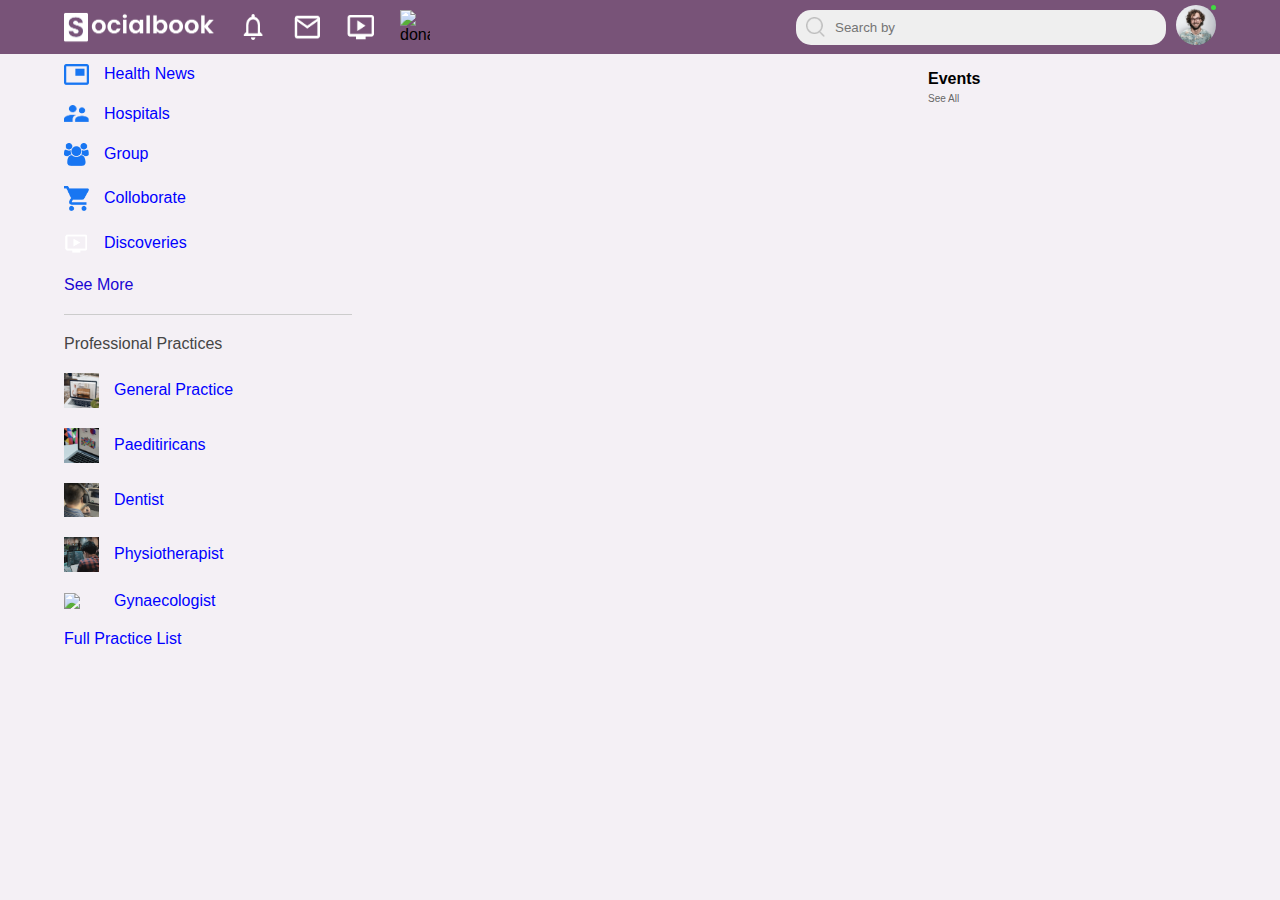
==== index.html @ 6cc5fc49 "added demo files" ====
<!DOCTYPE html>
<html>
    <head>
        <!--language of the web page-->
        <meta lang="en">
        <!--encoding character of  webpage-->
        <meta charset='UTF-8'>
        <!--web browser compatibilty-->
        <meta http-equiv="X-UA-Compatible" content="IE-edge">
        <!--device browser compatibility-->
        <meta name='viewport' content="width=device-width, initial-scale=1.0">
        <!--title of the website-->
        <title>HealthBook - Social Channel for Healthcare and Patients' Best Wishes </title>
        <!--link to image icon of the website-->
        <link rel='icon' type='' href=''>
        <!--link to the stylesheet for webpage-->
        <link rel="stylesheet" type='text/css' href='main.css'>
        <!--link to additional webbased-font on the internet, i.e Google Web-font-->
        <link >
    </head>
    <body>
        <!--header tag-->
        <header>
            <!--nav tag-->
            <nav>
                <!--left nav tag-->
                <div class='nav-left'>
                    <!---->
                    <img  src='images/dlogo.png' alt= 'weblogo' class='logo'>
                    <!---->
                    <ul>
                        <li><img src='images/dnotification.png' alt='notifylogo'></li>
                        <li><img src='images/dinbox.png' alt='inboxlogo'></li>
                        <li><img src='images/dvideo.png' alt='discoverylogo'></li>
                        <li><img src='images/donations' alt='donationlogo'></li>
                    </ul>
                </div>
                <!--right nav tag -->
                <div class='nav-right'>
                    <!--div for search box-->
                    <div class="search-box">
                        <!--image for search box-->
                        <img src='images/dsearch.png' alt='searchlogo'>
                        <!--form input for search box-->
                        <input type="text" placeholder="Search by">
                    </div>
                    <!--div for user icon-->
                    <div class='nav-user-icon online'>
                        <!--image for user-->
                        <img src='images/dprofile-pic.png' alt='userlogo'>
                    </div>
                </div>
            </nav>
        </header>

        <div class="container-1">
            <!--left sidebar of container-->
            <div class='left-sidebar'>
                <div class="imp-leftside-links">
                    <a href='news.html'><img src='images/dnews.png' alt='news'>Health News</a>
                    <a href='centres.html'><img src='images/dfriends.png' alt='centres'>Hospitals</a>
                    <a href='groups.html'><img src='images/dgroup.png' alt='groups'>Group</a>
                    <a href='collaborate.html'><img src='images/dmarketplace.png'>Colloborate</a>
                    <a href='discoveries.html'><img src='images/dvideo.png'>Discoveries</a>
                    <a href='more.html'>See More</a>
                </div>
                <div class="pra-leftside-links">
                    <p>Professional Practices</p>
                    <a href="#"><img src='images/dpractice-1.png'>General Practice</a>
                    <a href="#"><img src='images/dpractice-2.png'>Paeditiricans</a>
                    <a href="#"><img src='images/dpractice-3.png'>Dentist</a>
                    <a href="#"><img src='images/dpractice-4.png'>Physiotherapist</a>
                    <a href="#"><img src='images/dpractice-5,png'>Gynaecologist</a>
                    <a href="practicelist.html">Full Practice List</a>
                </div>
            </div>
            <!--mainbar of container-->
            <div class='main-content'>
            
            </div>
            <!--right sidebar of contianer-->
            <div class='right-sidebar'>
                <div class="title-rightside">
                    <h4>Events</h4>
                    <a href="#">See All</a>
                </div>

            </div>
        </div>
    </body>
</html>
---- main.css ----
*{
    margin: 0;
    padding: 0;
    font-family: Verdana, Geneva, Tahoma, sans-serif;
    
}
body{
    background-color: rgb(244, 240, 245);
}
header{
    position: sticky;
    top: 0;
    z-index: 100;
}
nav{
    display: flex;
    align-items:  center;
    justify-content: space-between;
    background: #785378;
    padding: 5px 5%;
}
.logo{
    width: 150px;
    margin-right: 40;
}
.nav-left, .nav-right{
    display: flex;
    align-items: center;
}
.nav-left ul, li{
    list-style: none;
    display: inline-flex;
}
.nav-left ul, li img{
    width: 30px;
    margin: 0 12px
}
.nav-user-icon img{
    width: 40px;
    border-radius: 50%;
    cursor: pointer;
}
.nav-user-icon {
    margin-left: 10px;
}
.search-box{
    background: #efefef;
    width: 350px;
    border-radius: 15px;
    display: flex;
    align-items: center;
    padding: 0 10px;
}
.search-box img{
    width: 19px;
}
.search-box input{
    width: 100%;
    background: transparent;
    padding: 10px;
    outline: none;
    border: 0;
}
.online{
    position: relative;
}
.online::after{
    content: '';
    width: 5px;
    height: 5px;
    border: 2px bold #fff;
    border-radius: 50%;
    background: #41db41;
    position: absolute;
    top: 0;
    right: 0;
}
.container-1{
    display: flex;
    justify-content: space-between;
    padding: 10px 5%;
}
.left-sidebar{
    flex-basis: 25%;
    position: sticky;
    top: 70px;
    align-self: flex-start;
}
.right-sidebar{
    flex-basis: 25%;
    position: sticky;
    top: 70px;
    align-self: flex-start;
}
.main-content{
    flex-basis: 46%;
}
.imp-leftside-links a, .pra-leftside-links a{
    text-decoration: none;
    display: flex;
    align-items: center;
    margin-bottom: 20px;
    color: blue;
    width: fit-content;
}
.imp-leftside-links a img{
    width: 25px;
    margin-right: 15px;
}
.imp-leftside-links a:last-child{
    color: #1a06d3;
}
.imp-leftside-links{
    border-bottom: 1px double #ccc;
}
.pra-leftside-links a img{
    width: 35px;
    border-bottom: 5px;
    margin-right: 15px;
}
.pra-leftside-links p{
    margin: 20px 0;
    color: #454545;
    font-weight: 500px;
}
.title-right-sidebar{
    display: flex;
    align-items: center;
    justify-content: space-between;
    margin-bottom: 15px;

}
.title-right-sidebar h4{
    font-weight: 500px;
    font-size: 15px;
}
.right-sidebar a{
    text-decoration: none;
    color: #676767;
    font-size: 10px;
}
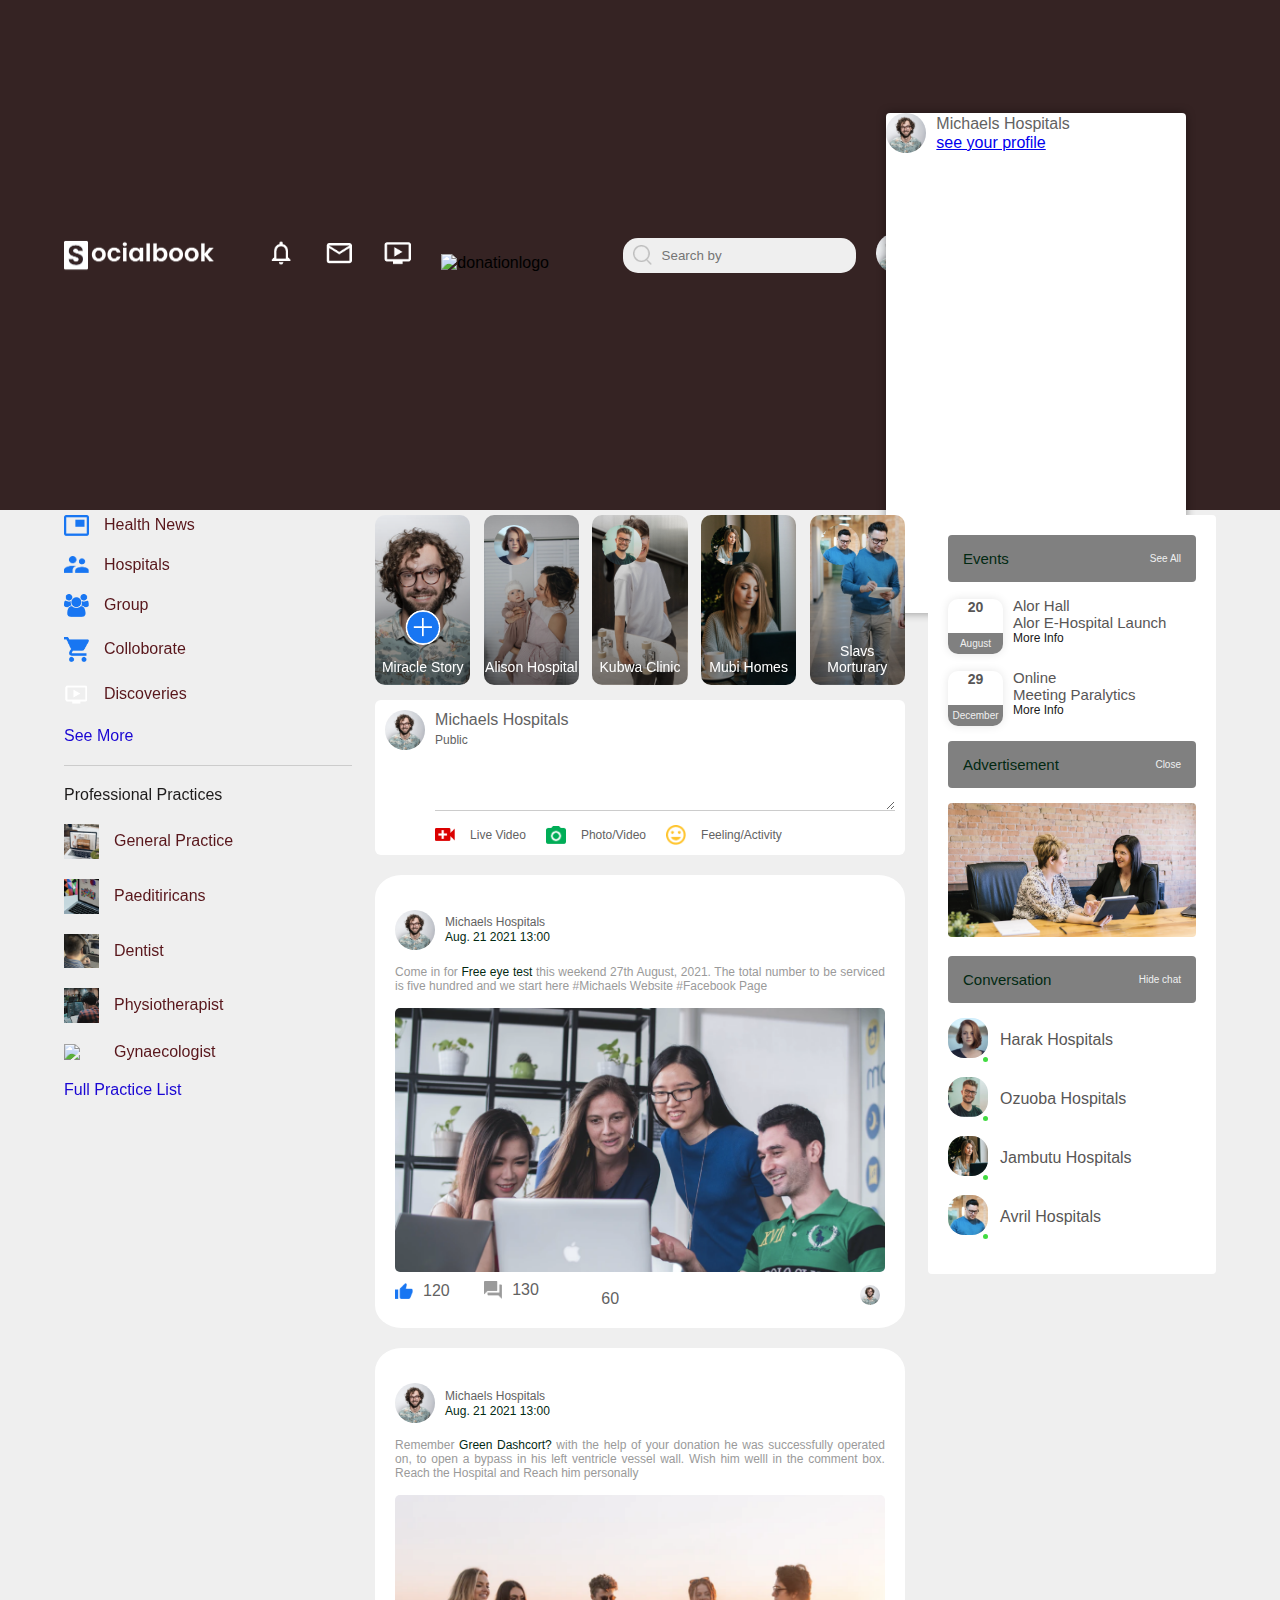
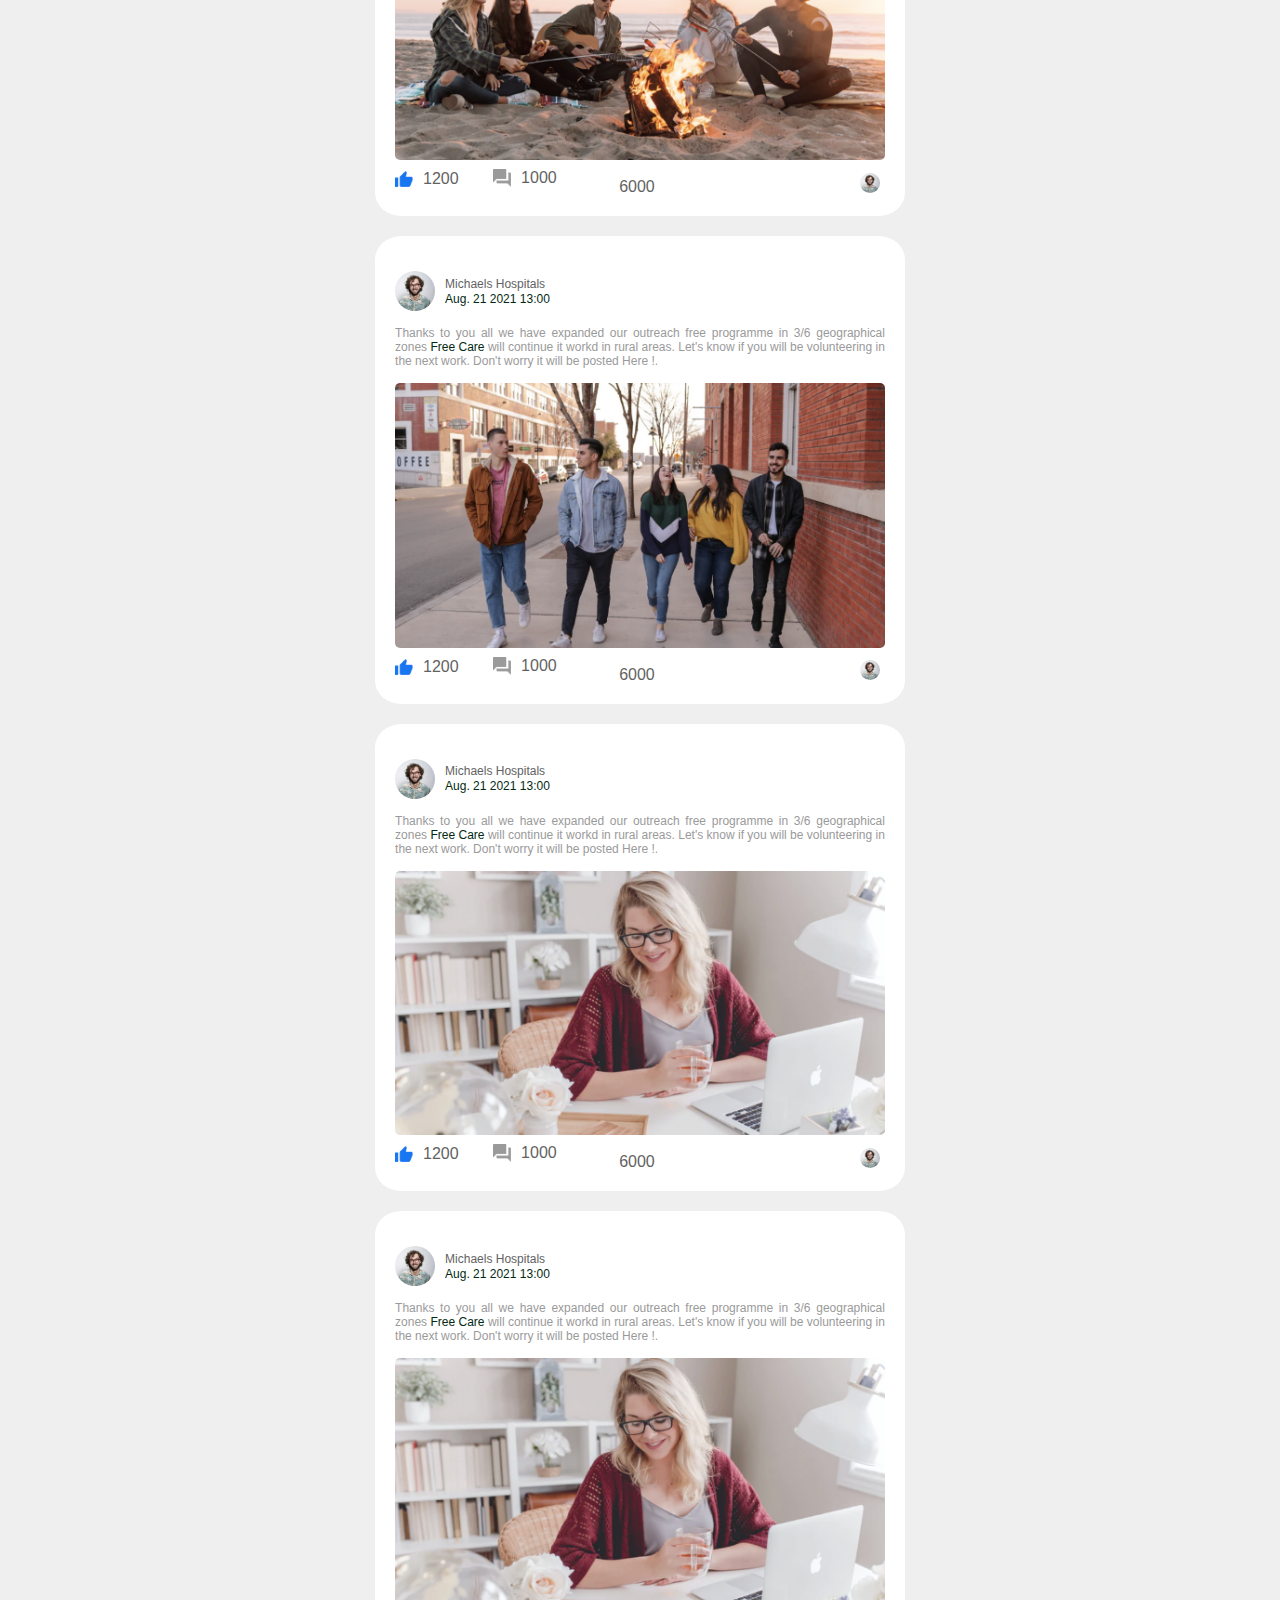
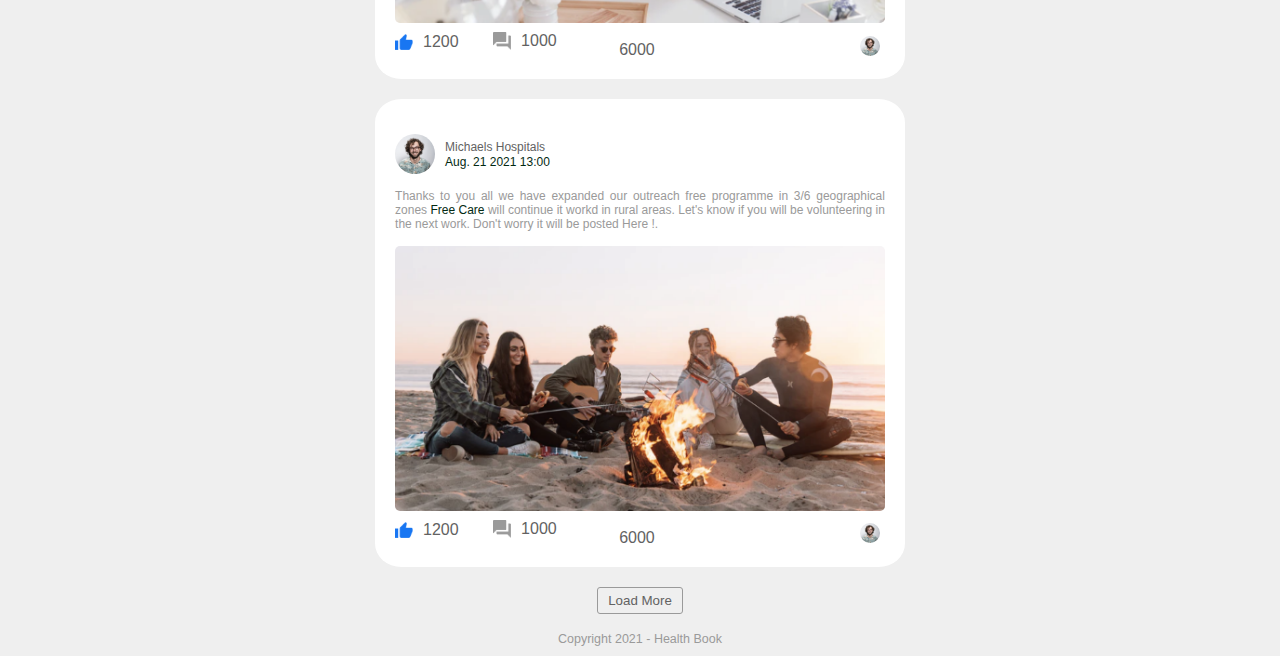
==== commit eb12a64d: "added entire file list" ====
--- a/index.html
+++ b/index.html
@@ -15,12 +15,10 @@
         <link rel='icon' type='' href=''>
         <!--link to the stylesheet for webpage-->
         <link rel="stylesheet" type='text/css' href='main.css'>
-        <!--link to additional webbased-font on the internet, i.e Google Web-font-->
-        <link >
+        <!--script to additional webbased-font on the internet, i.e Google Web-font-->
+        <script src="https://kit.fontawesome.com/c4254e24a8.js" crossorigin="anonymous"></script>
     </head>
     <body>
-        <!--header tag-->
-        <header>
             <!--nav tag-->
             <nav>
                 <!--left nav tag-->
@@ -36,6 +34,7 @@
                     </ul>
                 </div>
                 <!--right nav tag -->
+
                 <div class='nav-right'>
                     <!--div for search box-->
                     <div class="search-box">
@@ -49,9 +48,19 @@
                         <!--image for user-->
                         <img src='images/dprofile-pic.png' alt='userlogo'>
                     </div>
-                </div>
+                    <!--settings menu on nav tag-->
+                <div class="settings-menu">
+                    <div class="user-profile">
+                        <img src="images/dprofile-pic.png">
+                        <div>
+                            <p>Michaels Hospitals</p>
+                            <a href="#">see your profile</a>
+                        </div>
+                    </div> 
+                </div>
+                </div>
+                
             </nav>
-        </header>
 
         <div class="container-1">
             <!--left sidebar of container-->
@@ -60,8 +69,8 @@
                     <a href='news.html'><img src='images/dnews.png' alt='news'>Health News</a>
                     <a href='centres.html'><img src='images/dfriends.png' alt='centres'>Hospitals</a>
                     <a href='groups.html'><img src='images/dgroup.png' alt='groups'>Group</a>
-                    <a href='collaborate.html'><img src='images/dmarketplace.png'>Colloborate</a>
-                    <a href='discoveries.html'><img src='images/dvideo.png'>Discoveries</a>
+                    <a href='collaborate.html'><img src='images/dmarketplace.png' alt='collaboratelogo'>Colloborate</a>
+                    <a href='discoveries.html'><img src='images/dvideo.png' alt='discoverlogo'>Discoveries</a>
                     <a href='more.html'>See More</a>
                 </div>
                 <div class="pra-leftside-links">
@@ -74,18 +83,323 @@
                     <a href="practicelist.html">Full Practice List</a>
                 </div>
             </div>
+
             <!--mainbar of container-->
             <div class='main-content'>
             
+                <div class="story-gallery">
+                    <div class="story story-1">
+                        <img src="images/dupload.png" alt="">
+                        <p>Miracle Story</p>
+                    </div>
+                    <div class="story story-2">
+                        <img src="images/dmember-1.png" alt="">
+                        <p>Alison Hospital</p>
+                    </div>
+                    <div class="story story-3">
+                        <img src="images/dmember-2.png" alt="">
+                        <p>Kubwa Clinic</p>
+                    </div>
+                    <div class="story story-4">
+                        <img src="images/dmember-3.png" alt="">
+                        <p>Mubi Homes</p>
+                    </div>
+                    <div class="story story-5">
+                        <img src="images/dmember-4.png" alt="">
+                        <p>Slavs Morturary</p>
+                    </div>
+                </div>
+                
+                <div class="write-post-container">
+                    <div class="user-profile">
+                        <img src="images/dprofile-pic.png">
+                        <div>
+                            <p>Michaels Hospitals</p>
+                            <small>Public <i class="fas fa-caret-down"></i></small>
+                        </div>
+                    </div>
+                
+                    <div class="post-input-container">
+                        <textarea rows="3" placeholder="What's on your mind, Michales Hospitals">
+
+                        </textarea>
+                        <div class="add-post-links">
+                            <a href="#"><img src="images/dlive-video.png">Live Video</a>
+                            <a href="#"><img src="images/dphoto.png">Photo/Video</a>
+                            <a href="#"><img src="images/dfeeling.png">Feeling/Activity</a>
+                        </div>
+                    </div>
+                </div>
+
+                <!--first post container-->
+                <div class="post-container">
+                    <div class="post-text">
+                        <div class="user-profile">
+                            <img src="images/dprofile-pic.png">
+                            <div>
+                                <p>Michaels Hospitals</p>
+                                <span>Aug. 21 2021 13:00</span>
+                            </div>
+                        </div>
+                        <a href="#"><i class="fas fa-ellipsis-v"></i></a>
+                    </div>
+                    
+                    <p class="post-text">Come in for <span>Free eye test</span> this weekend 27th August, 2021. 
+                        The total number to be serviced is five hundred and we start here <a href="#">#Michaels Website</a>
+                        <a href="#">#Facebook Page</a>
+                    </p>
+                    <img src="images/dfeed-image-1.png" alt="" class="post-img">
+                    <div class="post-reaction">
+                        <div class="reaction-icon">
+                            <div><img src="images/dlike-blue.png" alt="">120</div>
+                            <div><img src="images/dcomments.png" alt="">130</div>
+                            <div><img src="images/ddonated.png" alt="">60</div>
+                        </div>
+                        <div class="reaction-profile-icon">
+                            <img src="images/dprofile-pic.png" alt=""><i class="fas fa-caret-down"></i>
+                        </div>
+                    </div>
+                </div>
+                <!--second post container-->
+                <div class="post-container">
+                    <div class="post-text">
+                        <div class="user-profile">
+                            <img src="images/dprofile-pic.png">
+                            <div>
+                                <p>Michaels Hospitals</p>
+                                <span>Aug. 21 2021 13:00</span>
+                            </div>
+                        </div>
+                       
+                    </div>
+                    
+                    <p class="post-text">Remember <span>Green Dashcort?</span> with the help of your donation he was successfully
+                        operated on, to open a bypass in his left ventricle vessel wall. Wish him welll in the comment box.
+                        <a href="#">Reach the Hospital</a> and <a href="#">Reach him personally</a>
+                    </p>
+                    <img src="images/dfeed-image-2.png" alt="" class="post-img">
+                    <div class="post-reaction">
+                        <div class="reaction-icon">
+                            <div><img src="images/dlike-blue.png" alt="">1200</div>
+                            <div><img src="images/dcomments.png" alt="">1000</div>
+                            <div><img src="images/ddonated.png" alt="">6000</div>
+                        </div>
+                        <div class="reaction-profile-icon">
+                            <img src="images/dprofile-pic.png" alt=""><i class="fas fa-caret-down"></i>
+                        </div>
+                    </div>
+                </div>
+                <!--third post container-->
+                <div class="post-container">
+                    <div class="post-text">
+                        <div class="user-profile">
+                            <img src="images/dprofile-pic.png">
+                            <div>
+                                <p>Michaels Hospitals</p>
+                                <span>Aug. 21 2021 13:00</span>
+                            </div>
+                        </div>
+                        <a href="#"><i class="fas fa-ellipsis-v"></i></a>
+                    </div>
+                    
+                    <p class="post-text">Thanks to you all we have expanded our outreach free programme in 3/6 
+                        geographical zones <span>Free Care</span> will continue it workd in rural areas.
+                        Let's know if you will be volunteering in the next work. 
+                        Don't worry it will be posted <a href="#">Here !</a>.
+                    </p>
+                    <img src="images/dfeed-image-3.png" alt="" class="post-img">
+                    <div class="post-reaction">
+                        <div class="reaction-icon">
+                            <div><img src="images/dlike-blue.png" alt="">1200</div>
+                            <div><img src="images/dcomments.png" alt="">1000</div>
+                            <div><img src="images/ddonated.png" alt="">6000</div>
+                        </div>
+                        <div class="reaction-profile-icon">
+                            <img src="images/dprofile-pic.png" alt=""><i class="fas fa-caret-down"></i>
+                        </div>
+                    </div>
+                </div>
+                <!--fourth post container-->
+                <div class="post-container">
+                    <div class="post-text">
+                        <div class="user-profile">
+                            <img src="images/dprofile-pic.png">
+                            <div>
+                                <p>Michaels Hospitals</p>
+                                <span>Aug. 21 2021 13:00</span>
+                            </div>
+                        </div>
+                        <a href="#"><i class="fas fa-ellipsis-v"></i></a>
+                    </div>
+                    
+                    <p class="post-text">Thanks to you all we have expanded our outreach free programme in 3/6 
+                        geographical zones <span>Free Care</span> will continue it workd in rural areas.
+                        Let's know if you will be volunteering in the next work. 
+                        Don't worry it will be posted <a href="#">Here !</a>.
+                    </p>
+                    <img src="images/dfeed-image-4.png" alt="" class="post-img">
+                    <div class="post-reaction">
+                        <div class="reaction-icon">
+                            <div><img src="images/dlike-blue.png" alt="">1200</div>
+                            <div><img src="images/dcomments.png" alt="">1000</div>
+                            <div><img src="images/ddonated.png" alt="">6000</div>
+                        </div>
+                        <div class="reaction-profile-icon">
+                            <img src="images/dprofile-pic.png" alt=""><i class="fas fa-caret-down"></i>
+                        </div>
+                    </div>
+                </div>
+                <!--fifth post container-->
+                <div class="post-container">
+                    <div class="post-text">
+                        <div class="user-profile">
+                            <img src="images/dprofile-pic.png">
+                            <div>
+                                <p>Michaels Hospitals</p>
+                                <span>Aug. 21 2021 13:00</span>
+                            </div>
+                        </div>
+                        <a href="#"><i class="fas fa-ellipsis-v"></i></a>
+                    </div>
+                    
+                    <p class="post-text">Thanks to you all we have expanded our outreach free programme in 3/6 
+                        geographical zones <span>Free Care</span> will continue it workd in rural areas.
+                        Let's know if you will be volunteering in the next work. 
+                        Don't worry it will be posted <a href="#">Here !</a>.
+                    </p>
+                    <img src="images/dfeed-image-4.png" alt="" class="post-img">
+                    <div class="post-reaction">
+                        <div class="reaction-icon">
+                            <div><img src="images/dlike-blue.png" alt="">1200</div>
+                            <div><img src="images/dcomments.png" alt="">1000</div>
+                            <div><img src="images/ddonated.png" alt="">6000</div>
+                        </div>
+                        <div class="reaction-profile-icon">
+                            <img src="images/dprofile-pic.png" alt=""><i class="fas fa-caret-down"></i>
+                        </div>
+                    </div>
+                </div>
+                <!--sixth post container-->
+                <div class="post-container">
+                    <div class="post-text">
+                        <div class="user-profile">
+                            <img src="images/dprofile-pic.png">
+                            <div>
+                                <p>Michaels Hospitals</p>
+                                <span>Aug. 21 2021 13:00</span>
+                            </div>
+                        </div>
+                        <a href="#"><i class="fas fa-ellipsis-v"></i></a>
+                    </div>
+                    
+                    <p class="post-text">Thanks to you all we have expanded our outreach free programme in 3/6 
+                        geographical zones <span>Free Care</span> will continue it workd in rural areas.
+                        Let's know if you will be volunteering in the next work. 
+                        Don't worry it will be posted <a href="#">Here !</a>.
+                    </p>
+                    <img src="images/dfeed-image-2.png" alt="" class="post-img">
+                    <div class="post-reaction">
+                        <div class="reaction-icon">
+                            <div><img src="images/dlike-blue.png" alt="">1200</div>
+                            <div><img src="images/dcomments.png" alt="">1000</div>
+                            <div><img src="images/ddonated.png" alt="">6000</div>
+                        </div>
+                        <div class="reaction-profile-icon">
+                            <img src="images/dprofile-pic.png" alt=""><i class="fas fa-caret-down"></i>
+                        </div>
+                    </div>
+                </div>
+
+                <button type="button" class="laod-more-btn">Load More</button>
+
             </div>
+
             <!--right sidebar of contianer-->
             <div class='right-sidebar'>
-                <div class="title-rightside">
+                <!---->
+                <div class="right-sidebar-title">
                     <h4>Events</h4>
                     <a href="#">See All</a>
                 </div>
+                <!---->
+                <div class="event">
+                    <!---->
+                    <div class="left-event">
+                        <h3>20</h3>
+                        <span>August</span>
+                    </div>
+                    <!---->
+                    <div class="right-event">
+                        <h4>Alor Hall</h4>
+                        <p><i class="fas-fa-map-marker-alt"></i>Alor E-Hospital Launch</p>
+                        <a href="#">More Info</a>
+                    </div>
+                </div>
+                <!---->
+                <div class="event">
+                    <!---->
+                    <div class="left-event">
+                        <h3>29</h3>
+                        <span>December</span>
+                    </div>
+                    <!---->
+                    <div class="right-event">
+                        <h4>Online</h4>
+                        <p><i class="fas-fa-map-marker-alt"></i>Meeting Paralytics</p>
+                        <a href="#">More Info</a>
+                    </div>
+                </div>
+                <!--advertisement section of right side bar-->
+                <div class="right-sidebar-title">
+                    <h4>Advertisement</h4>
+                    <a href="#">Close</a>
+                </div>
+                <img src="images\dadvertisement.png" alt="advert-1" class="sidebar-ads">
+                
+                <!---->
+                <div class="right-sidebar-title">
+                    <h4>Conversation</h4>
+                    <a href="#">Hide chat</a>
+                </div>
+                <!---->
+                <div class="online-list">
+                    <!---->
+                    <div class="online">
+                        <img src="images/dmember-1.png" alt="member-1">
+                    </div>
+                    <p>Harak Hospitals</p>
+                </div>
+                <!---->
+                <div class="online-list">
+                    <!---->
+                    <div class="online">
+                        <img src="images/dmember-2.png" alt="member-1">
+                    </div>
+                    <p>Ozuoba Hospitals</p>
+                </div>
+                <!---->
+                <div class="online-list">
+                    <!---->
+                    <div class="online">
+                        <img src="images/dmember-3.png" alt="member-1">
+                    </div>
+                    <p>Jambutu Hospitals</p>
+                </div>
+                <!---->
+                <div class="online-list">
+                    <!---->
+                    <div class="online">
+                        <img src="images/dmember-4.png" alt="member-1">
+                    </div>
+                    <p>Avril Hospitals</p>
+                </div>
 
             </div>
+            
         </div>
+        <div class="footer">
+            <small>Copyright 2021 - Health Book</small>
+        </div>
+        
     </body>
 </html>--- a/main.css
+++ b/main.css
@@ -1,37 +1,33 @@
 *{
     margin: 0;
     padding: 0;
-    font-family: Verdana, Geneva, Tahoma, sans-serif;
+    font-family: 'Franklin Gothic Medium', 'Arial Narrow', Arial, sans-serif;
+    box-sizing: border-box;
     
 }
 body{
-    background-color: rgb(244, 240, 245);
-}
-header{
-    position: sticky;
-    top: 0;
-    z-index: 100;
+    background-color: rgb(239, 239, 239);
 }
 nav{
     display: flex;
     align-items:  center;
     justify-content: space-between;
-    background: #785378;
+    background: rgb(53, 35, 35);
     padding: 5px 5%;
 }
 .logo{
     width: 150px;
-    margin-right: 40;
+    margin-right: 40px;
 }
 .nav-left, .nav-right{
     display: flex;
     align-items: center;
 }
-.nav-left ul, li{
+.nav-left ul li{
     list-style: none;
-    display: inline-flex;
-}
-.nav-left ul, li img{
+    display: inline-block;
+}
+.nav-left ul li img{
     width: 30px;
     margin: 0 12px
 }
@@ -41,7 +37,7 @@
     cursor: pointer;
 }
 .nav-user-icon {
-    margin-left: 10px;
+    margin-left: 20px;
 }
 .search-box{
     background: #efefef;
@@ -78,7 +74,7 @@
 .container-1{
     display: flex;
     justify-content: space-between;
-    padding: 10px 5%;
+    padding: 5px 5%;
 }
 .left-sidebar{
     flex-basis: 25%;
@@ -91,6 +87,10 @@
     position: sticky;
     top: 70px;
     align-self: flex-start;
+    background: #fff;
+    padding: 20px;
+    border-radius: 4px;
+    color: #585656;
 }
 .main-content{
     flex-basis: 46%;
@@ -100,14 +100,14 @@
     display: flex;
     align-items: center;
     margin-bottom: 20px;
-    color: blue;
+    color: rgb(88, 22, 27);
     width: fit-content;
 }
 .imp-leftside-links a img{
     width: 25px;
     margin-right: 15px;
 }
-.imp-leftside-links a:last-child{
+.imp-leftside-links a:last-child, .pra-leftside-links a:last-child{
     color: #1a06d3;
 }
 .imp-leftside-links{
@@ -120,22 +120,274 @@
 }
 .pra-leftside-links p{
     margin: 20px 0;
-    color: #454545;
-    font-weight: 500px;
-}
-.title-right-sidebar{
-    display: flex;
-    align-items: center;
-    justify-content: space-between;
-    margin-bottom: 15px;
+    color: #080606e8;
+    font-weight: 800px;
+    text-decoration-style: 10px solid;
+}
+.right-sidebar-title{
+    display: flex;
+    align-items: center;
+    justify-content: space-between;
+    margin-bottom: 15px;
+    background: grey;
+    padding: 15px;
+    border-radius: 4px;
+    color: #022912;
+}
+.right-sidebar h4{
+    font-weight: 500;
+    font-size: 15px;
+}
+.right-sidebar a{
+    text-decoration: none;
+    color: #eff0f1;
+    font-size: 10px;
+}
+.event{
+    display: flex;;
+    font-size: 12px;
+    margin-bottom: 15px;
+}
+.event p{
+    font-size: 15px;
 
 }
-.title-right-sidebar h4{
-    font-weight: 500px;
+.event a{
+    font-size: 12px;
+    text-decoration: none;
+    color: #181818;
+}
+.left-event{
+    border-radius: 10px;
+    height: 55px;
+    width: 55px;
+    margin-right: 10px;
+    margin-top:  2px;
+    text-align: center;
+    position: relative;
+    overflow: hidden;
+    box-shadow: 0 0 10px rgba(0, 0, 0, 0.1);
+}
+.left-event span{
+    position: absolute;
+    bottom: 0;
+    left: 0;
+    width: 100%;
+    background: grey;
+    color: #efefef;
+    font-size: 10px;
+    padding: 5px 0;
+}
+.sidebar-ads{
+    width: 100%;
+    margin-bottom: 15px;
+    border-radius: 4px;
+}
+.online-list{
+    display: flex;
+    align-items: center;
+    margin-bottom: 15px;
+}
+.online-list .online img{
+    width: 40px;
+    border-radius: 40%;
+}
+.online-list .online{
+    width: 40px;
+    border-radius: 50%;
+    margin-right: 12px;
+}
+.online-list .online::after{
+    top: unset;
+    bottom: 0;
+}
+.story-gallery{
+    display: flex;
+    justify-content: space-between;
+    margin-bottom: 15px;
+}
+.story{
+    flex-basis: 18%;
+    padding-top: 32%;
+    position: relative;
+    background-position: center;
+    background-size: cover;
+    border-radius: 10px;
+}
+.story img{
+    position: absolute;
+    width: 40px;
+    border-radius: 50%;
+    top: 10px;
+    left: 10px;
+    border-radius: 5px solid #636363;
+}
+.story p{
+    position: absolute;
+    bottom: 10px;
+    width: 100%;
+    text-align: center;
+    color: #fff;
+    font-size: 14px;
+}
+.story-1{
+    background-image: linear-gradient(transparent, rgba(0, 0, 0, 0.5)), url(images/dstatus-1.png);
+}
+.story-2{
+    background-image: linear-gradient(transparent, rgba(0, 0, 0, 0.5)), url(images/dstatus-2.png);
+}
+.story-3{
+    background-image: linear-gradient(transparent, rgba(0, 0, 0, 0.5)), url(images/dstatus-3.png);
+}
+.story-4{
+    background-image: linear-gradient(transparent, rgba(0, 0, 0, 0.5)), url(images/dstatus-4.png);
+}
+.story-5{
+    background-image: linear-gradient(transparent, rgba(0, 0, 0, 0.5)), url(images/dstatus-5.png);
+}
+.story.story-1 img{
+    top: unset;
+    left: 50%;
+    bottom: 40px;
+    transform: translateX(-50%);
+    border: 0;
+    width: 35px;
+
+}
+.write-post-container{
+    width: 100%;
+    background: #fff;
+    border-radius: 6px;
+    padding: 10px;
+    color: #626262;
+    }
+.user-profile{
+    display: flex;
+    align-items: center;
+}
+
+.user-profile img{
+    width: 40px;
+    border-radius: 50%;
+    margin-right: 10px;
+}
+.user-profile p{
+    margin-bottom: 1px;
+    font-weight: 500;
+    color: #626262;
+}
+.user-profile small{
+    font-size: 12px;
+}
+.post-input-container{
+    padding-left: 50px;
+    padding-top: 15px;
+}
+.post-input-container textarea{
+    width: 100%;
+    border: 0;
+    outline: 0;
+    border-bottom: 1px solid #ccc;
+    background: transparent;
+
+}
+.add-post-links{
+    display: flex;
+    margin-top: 10px;
+}
+.add-post-links a{
+    display: flex;
+    align-items: center;
+    text-decoration: none;
+    color: #626262;
+    margin-right: 20px;
+    font-size: 12px;
+}
+.add-post-links a img{
+    width: 20px;
+    margin-right: 15px;
+}
+.post-container{
+    width: 100%;
+    background-color: #fff;
+    border-radius: 5%;
+    padding: 20px;
+    color: #626262;
+    margin: 20px 0;
+}
+.user-profile span{
+    font-size: 12px;
+    color: #636363;
+}
+.post-text{
+    color: #9a9a9a;
+    margin: 15px 0;
+    font-size: 12px;
+    text-align: justify;
+}
+.post-text span{
+    color: #022912;
+    font-weight: 500;
+}
+.post-text a{
+    color: #187618;
+    text-decoration: none;
+}
+.post-img{
+    width: 100%;
+    border-radius: 5px;
+    margin-bottom: 5px;
+}
+.post-reaction{
+    display: flex;
+    align-items: center;
+    justify-content: space-between;
+}
+.reaction-icon div img{
+    width: 18px;
+    margin-right: 10px;
+}
+.reaction-icon div{
+    display: inline-flex;
+    align-items: center;
+    margin-right: 30px;
+}
+.reaction-profile-icon{
+    display: flex;
+    align-items: center;
+}
+.reaction-profile-icon img{
+    width: 20px;
+    border-radius: 50px;
+    margin-right: 5px;
+}
+.post-text a{
+    color: #9a9a9a;
+}
+.laod-more-btn{
+    display: block;
+    margin: auto;
+    cursor: progress;
+    padding: 5px 10px;
+    border: 1px solid #9a9a9a;
+    color:#626262;
+    border-radius: 3px;
+}
+.footer{
+    text-align: center;
+    color: #9a9a9a;
+    padding: 10px 20px;
     font-size: 15px;
 }
-.right-sidebar a{
-    text-decoration: none;
-    color: #676767;
-    font-size: 10px;
-}+.settings-menu{
+    position: relative;
+    width: 90%;
+    max-width: 300px;
+    height: 500px;
+    background-color: #fff;
+    box-shadow: 0 0 10px rgba(0, 0, 0, 0.4);
+    border-radius: 4px;
+    overflow: hidden;
+    top: 108px;
+    right: 5%;
+}
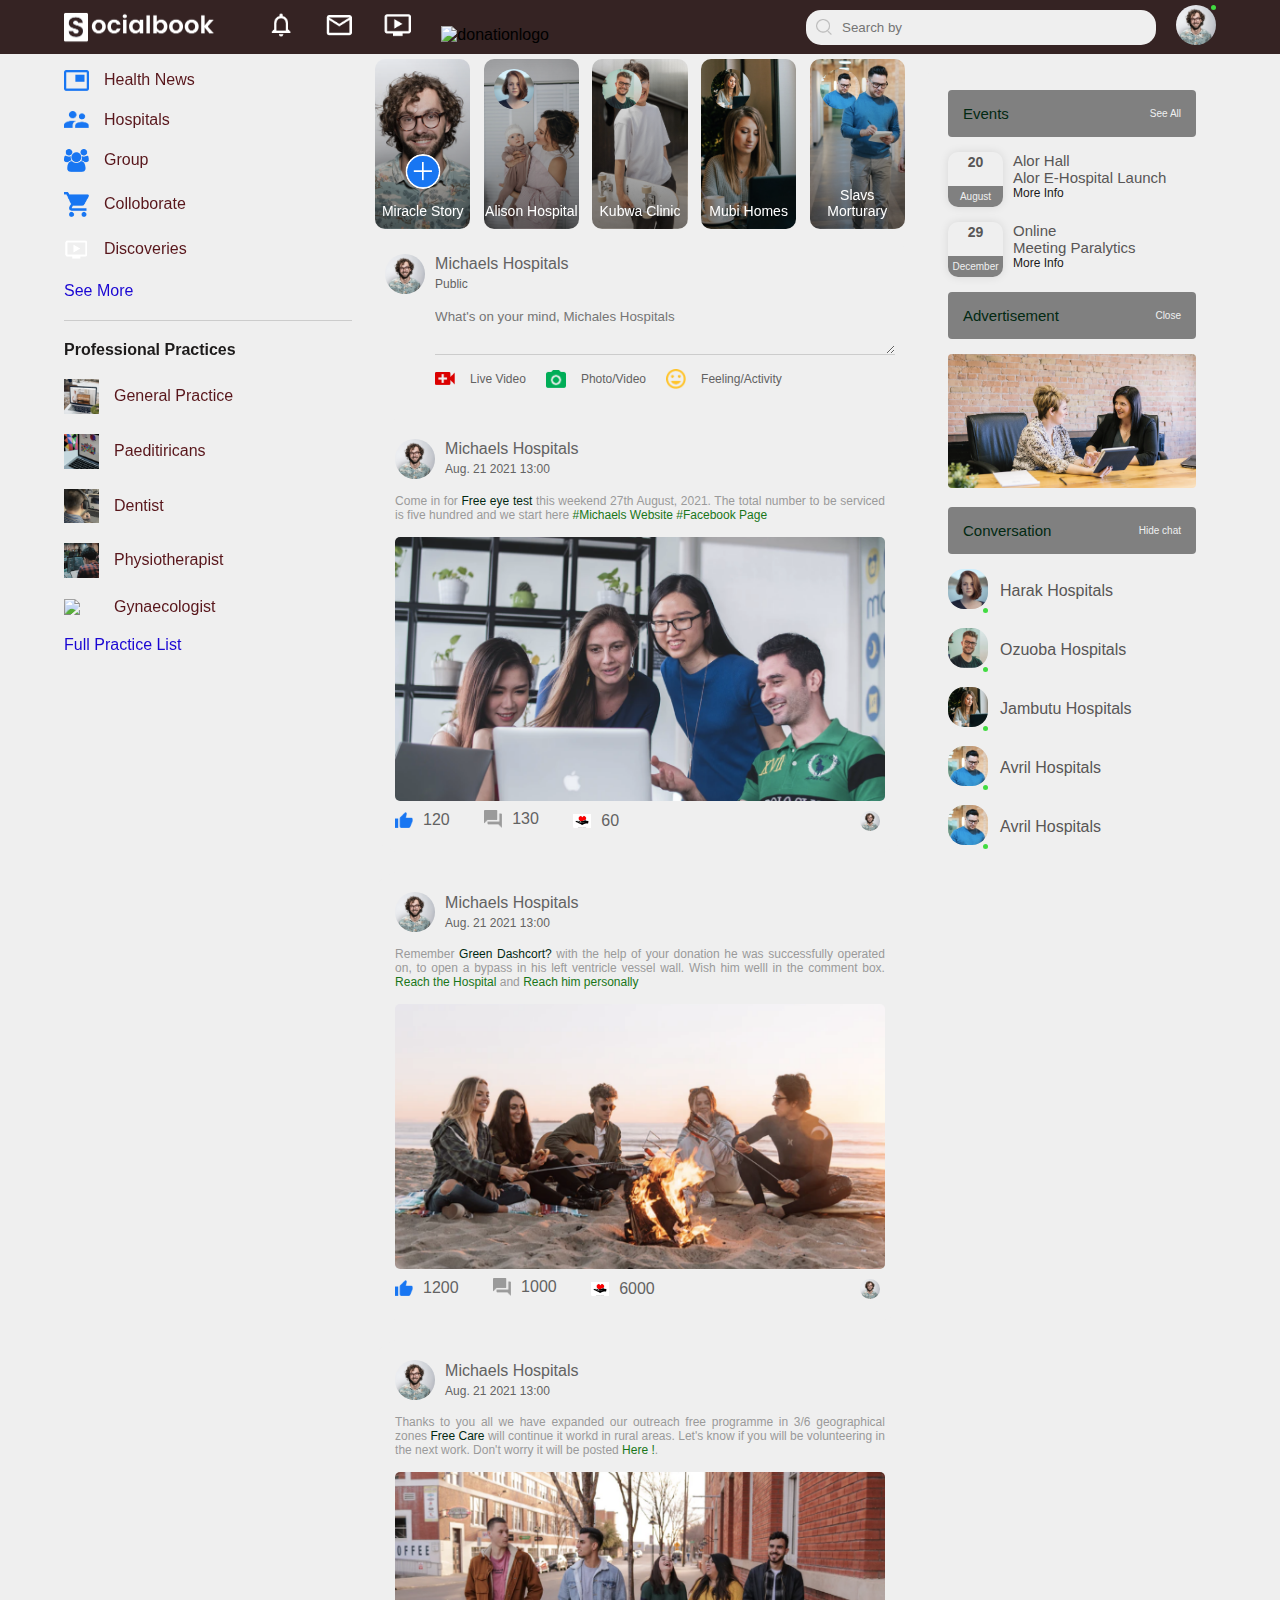
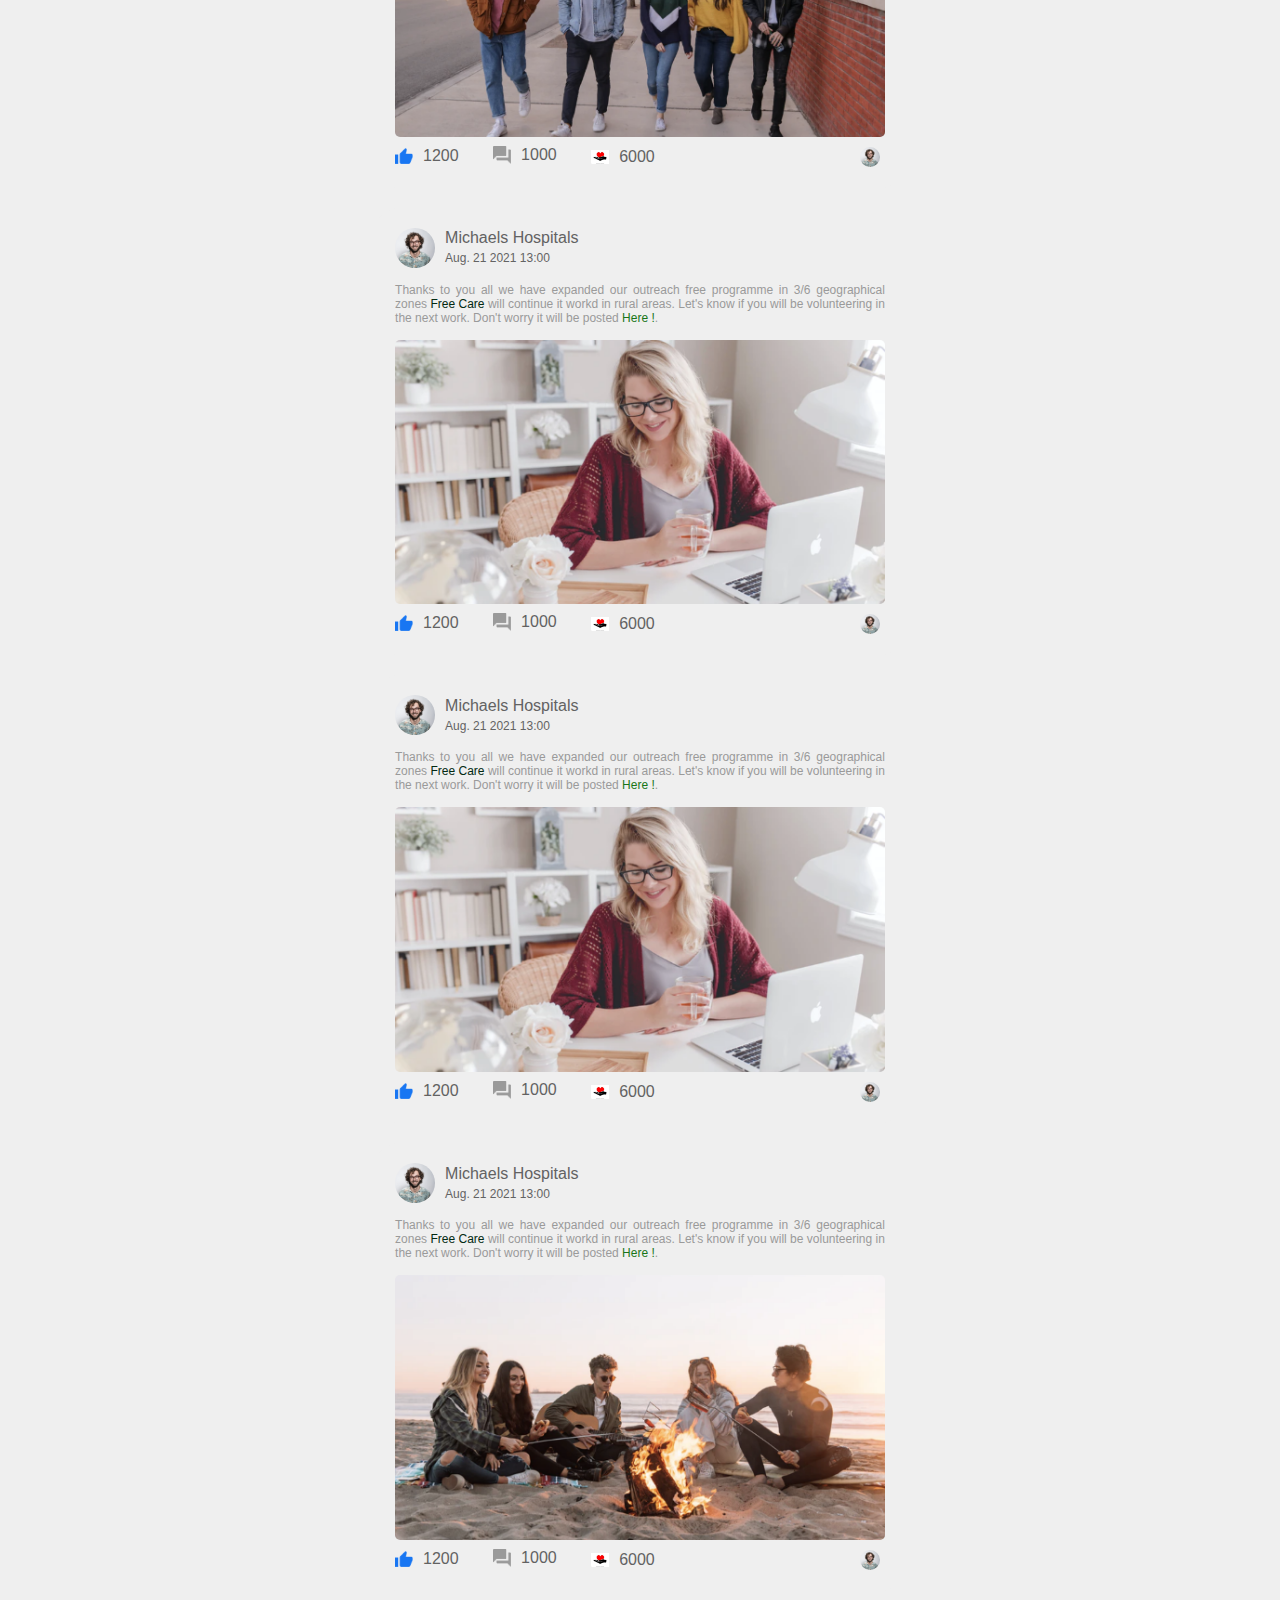
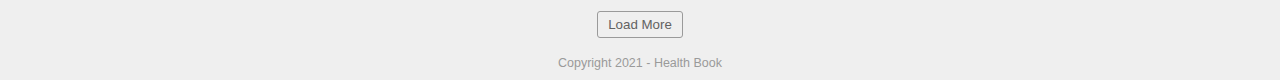
==== commit d4697ceb: "completed basic web structure" ====
--- a/index.html
+++ b/index.html
@@ -30,11 +30,11 @@
                         <li><img src='images/dnotification.png' alt='notifylogo'></li>
                         <li><img src='images/dinbox.png' alt='inboxlogo'></li>
                         <li><img src='images/dvideo.png' alt='discoverylogo'></li>
-                        <li><img src='images/donations' alt='donationlogo'></li>
+                        <li><img src='images/donation' alt='donationlogo'></li>
                     </ul>
                 </div>
+
                 <!--right nav tag -->
-
                 <div class='nav-right'>
                     <!--div for search box-->
                     <div class="search-box">
@@ -44,25 +44,61 @@
                         <input type="text" placeholder="Search by">
                     </div>
                     <!--div for user icon-->
-                    <div class='nav-user-icon online'>
+                    <div class='nav-user-icon online' onclick="settingsMenuToggle()">
                         <!--image for user-->
                         <img src='images/dprofile-pic.png' alt='userlogo'>
                     </div>
+
                     <!--settings menu on nav tag-->
                 <div class="settings-menu">
-                    <div class="user-profile">
-                        <img src="images/dprofile-pic.png">
-                        <div>
-                            <p>Michaels Hospitals</p>
-                            <a href="#">see your profile</a>
-                        </div>
-                    </div> 
+                    <!--settings for light and dark mode-->
+                    <div id="dark-btn">
+                        <span></span>
+                    </div>
+
+                    <!--settings for inner settings-->
+                    <div class="settings-menu-inner">
+                        <div class="user-profile">
+                            <img src="images/dprofile-pic.png">
+                            <div>
+                                <p>Michaels Hospitals</p>
+                                <a href="#">See your profile</a>
+                            </div>
+                        </div>
+                        <hr>
+                        <div class="user-profile">
+                            <img src="images/dfeedback.png">
+                            <div>
+                                <p>Your Feedback</p>
+                                <a href="#">Help us improve new design</a>
+                            </div>
+                        </div> 
+                        <hr>
+                        <div class="settings-links">
+                            <img src="images/dsetting.png" alt="seticon" class="settings-icon">
+                            <a href="#">Settings & Privacy<img src="images/darrow.png" width="10px"></a>
+                        </div>
+                        <div class="settings-links">
+                            <img src="images/dhelp.png" alt="helpicon" class="settings-icon">
+                            <a href="#">Help & Support<img src="images/darrow.png" width="10px"></a>
+                        </div>
+                        <div class="settings-links">
+                            <img src="images/display.png" alt="displayicon" class="settings-icon">
+                            <a href="#">Display & Accessibility<img src="images/darrow.png" width="10px"></a>
+                        </div>
+                        <div class="settings-links">
+                            <img src="images/dlogout.png" alt="logouticon" class="settings-icon">
+                            <a href="#">Logout<img src="images/darrow.png" width="10px"></a>
+                        </div>
+                    </div>
+                    
                 </div>
                 </div>
                 
             </nav>
 
         <div class="container-1">
+
             <!--left sidebar of container-->
             <div class='left-sidebar'>
                 <div class="imp-leftside-links">
@@ -73,6 +109,7 @@
                     <a href='discoveries.html'><img src='images/dvideo.png' alt='discoverlogo'>Discoveries</a>
                     <a href='more.html'>See More</a>
                 </div>
+
                 <div class="pra-leftside-links">
                     <p>Professional Practices</p>
                     <a href="#"><img src='images/dpractice-1.png'>General Practice</a>
@@ -86,7 +123,6 @@
 
             <!--mainbar of container-->
             <div class='main-content'>
-            
                 <div class="story-gallery">
                     <div class="story story-1">
                         <img src="images/dupload.png" alt="">
@@ -120,9 +156,7 @@
                     </div>
                 
                     <div class="post-input-container">
-                        <textarea rows="3" placeholder="What's on your mind, Michales Hospitals">
-
-                        </textarea>
+                        <textarea rows="3" placeholder="What's on your mind, Michales Hospitals"></textarea>
                         <div class="add-post-links">
                             <a href="#"><img src="images/dlive-video.png">Live Video</a>
                             <a href="#"><img src="images/dphoto.png">Photo/Video</a>
@@ -133,7 +167,7 @@
 
                 <!--first post container-->
                 <div class="post-container">
-                    <div class="post-text">
+                    <div class="post-reaction">
                         <div class="user-profile">
                             <img src="images/dprofile-pic.png">
                             <div>
@@ -153,7 +187,7 @@
                         <div class="reaction-icon">
                             <div><img src="images/dlike-blue.png" alt="">120</div>
                             <div><img src="images/dcomments.png" alt="">130</div>
-                            <div><img src="images/ddonated.png" alt="">60</div>
+                            <div><img src="images/donation.png" alt="">60</div>
                         </div>
                         <div class="reaction-profile-icon">
                             <img src="images/dprofile-pic.png" alt=""><i class="fas fa-caret-down"></i>
@@ -162,15 +196,15 @@
                 </div>
                 <!--second post container-->
                 <div class="post-container">
-                    <div class="post-text">
-                        <div class="user-profile">
-                            <img src="images/dprofile-pic.png">
-                            <div>
-                                <p>Michaels Hospitals</p>
-                                <span>Aug. 21 2021 13:00</span>
-                            </div>
-                        </div>
-                       
+                    <div class="post-reaction">
+                        <div class="user-profile">
+                            <img src="images/dprofile-pic.png">
+                            <div>
+                                <p>Michaels Hospitals</p>
+                                <span>Aug. 21 2021 13:00</span>
+                            </div>
+                        </div>
+                        <a href="#"><i class="fas fa-ellipsis-v"></i></a>
                     </div>
                     
                     <p class="post-text">Remember <span>Green Dashcort?</span> with the help of your donation he was successfully
@@ -182,7 +216,7 @@
                         <div class="reaction-icon">
                             <div><img src="images/dlike-blue.png" alt="">1200</div>
                             <div><img src="images/dcomments.png" alt="">1000</div>
-                            <div><img src="images/ddonated.png" alt="">6000</div>
+                            <div><img src="images/donation.png" alt="">6000</div>
                         </div>
                         <div class="reaction-profile-icon">
                             <img src="images/dprofile-pic.png" alt=""><i class="fas fa-caret-down"></i>
@@ -191,7 +225,7 @@
                 </div>
                 <!--third post container-->
                 <div class="post-container">
-                    <div class="post-text">
+                    <div class="post-reaction">
                         <div class="user-profile">
                             <img src="images/dprofile-pic.png">
                             <div>
@@ -212,7 +246,7 @@
                         <div class="reaction-icon">
                             <div><img src="images/dlike-blue.png" alt="">1200</div>
                             <div><img src="images/dcomments.png" alt="">1000</div>
-                            <div><img src="images/ddonated.png" alt="">6000</div>
+                            <div><img src="images/donation.png" alt="">6000</div>
                         </div>
                         <div class="reaction-profile-icon">
                             <img src="images/dprofile-pic.png" alt=""><i class="fas fa-caret-down"></i>
@@ -221,7 +255,7 @@
                 </div>
                 <!--fourth post container-->
                 <div class="post-container">
-                    <div class="post-text">
+                    <div class="post-reaction">
                         <div class="user-profile">
                             <img src="images/dprofile-pic.png">
                             <div>
@@ -242,7 +276,7 @@
                         <div class="reaction-icon">
                             <div><img src="images/dlike-blue.png" alt="">1200</div>
                             <div><img src="images/dcomments.png" alt="">1000</div>
-                            <div><img src="images/ddonated.png" alt="">6000</div>
+                            <div><img src="images/donation.png" alt="">6000</div>
                         </div>
                         <div class="reaction-profile-icon">
                             <img src="images/dprofile-pic.png" alt=""><i class="fas fa-caret-down"></i>
@@ -251,7 +285,7 @@
                 </div>
                 <!--fifth post container-->
                 <div class="post-container">
-                    <div class="post-text">
+                    <div class="post-reaction">
                         <div class="user-profile">
                             <img src="images/dprofile-pic.png">
                             <div>
@@ -272,7 +306,7 @@
                         <div class="reaction-icon">
                             <div><img src="images/dlike-blue.png" alt="">1200</div>
                             <div><img src="images/dcomments.png" alt="">1000</div>
-                            <div><img src="images/ddonated.png" alt="">6000</div>
+                            <div><img src="images/donation.png" alt="">6000</div>
                         </div>
                         <div class="reaction-profile-icon">
                             <img src="images/dprofile-pic.png" alt=""><i class="fas fa-caret-down"></i>
@@ -281,7 +315,7 @@
                 </div>
                 <!--sixth post container-->
                 <div class="post-container">
-                    <div class="post-text">
+                    <div class="post-reaction">
                         <div class="user-profile">
                             <img src="images/dprofile-pic.png">
                             <div>
@@ -302,7 +336,7 @@
                         <div class="reaction-icon">
                             <div><img src="images/dlike-blue.png" alt="">1200</div>
                             <div><img src="images/dcomments.png" alt="">1000</div>
-                            <div><img src="images/ddonated.png" alt="">6000</div>
+                            <div><img src="images/donation.png" alt="">6000</div>
                         </div>
                         <div class="reaction-profile-icon">
                             <img src="images/dprofile-pic.png" alt=""><i class="fas fa-caret-down"></i>
@@ -321,27 +355,27 @@
                     <h4>Events</h4>
                     <a href="#">See All</a>
                 </div>
-                <!---->
-                <div class="event">
-                    <!---->
-                    <div class="left-event">
-                        <h3>20</h3>
-                        <span>August</span>
-                    </div>
-                    <!---->
-                    <div class="right-event">
-                        <h4>Alor Hall</h4>
-                        <p><i class="fas-fa-map-marker-alt"></i>Alor E-Hospital Launch</p>
-                        <a href="#">More Info</a>
-                    </div>
-                </div>
-                <!---->
-                <div class="event">
-                    <!---->
-                    <div class="left-event">
-                        <h3>29</h3>
-                        <span>December</span>
-                    </div>
+                    <!---->
+                    <div class="event">
+                        <!---->
+                        <div class="left-event">
+                            <h3>20</h3>
+                            <span>August</span>
+                        </div>
+                        <!---->
+                        <div class="right-event">
+                            <h4>Alor Hall</h4>
+                            <p><i class="fas-fa-map-marker-alt"></i>Alor E-Hospital Launch</p>
+                            <a href="#">More Info</a>
+                        </div>
+                    </div>
+                    <!---->
+                    <div class="event">
+                        <!---->
+                        <div class="left-event">
+                            <h3>29</h3>
+                            <span>December</span>
+                        </div>
                     <!---->
                     <div class="right-event">
                         <h4>Online</h4>
@@ -354,14 +388,14 @@
                     <h4>Advertisement</h4>
                     <a href="#">Close</a>
                 </div>
-                <img src="images\dadvertisement.png" alt="advert-1" class="sidebar-ads">
+                    <img src="images\dadvertisement.png" alt="advert-1" class="sidebar-ads">
                 
-                <!---->
+                <!--message section of the right sidebar-->
                 <div class="right-sidebar-title">
                     <h4>Conversation</h4>
                     <a href="#">Hide chat</a>
                 </div>
-                <!---->
+                <!--hospital one-->
                 <div class="online-list">
                     <!---->
                     <div class="online">
@@ -369,7 +403,7 @@
                     </div>
                     <p>Harak Hospitals</p>
                 </div>
-                <!---->
+                <!--hospital two-->
                 <div class="online-list">
                     <!---->
                     <div class="online">
@@ -377,7 +411,7 @@
                     </div>
                     <p>Ozuoba Hospitals</p>
                 </div>
-                <!---->
+                <!--hospital three-->
                 <div class="online-list">
                     <!---->
                     <div class="online">
@@ -385,7 +419,7 @@
                     </div>
                     <p>Jambutu Hospitals</p>
                 </div>
-                <!---->
+                <!--hospital four-->
                 <div class="online-list">
                     <!---->
                     <div class="online">
@@ -393,13 +427,20 @@
                     </div>
                     <p>Avril Hospitals</p>
                 </div>
-
+                <!--hospital five-->
+                <div class="online-list">
+                    <!---->
+                    <div class="online">
+                        <img src="images/dmember-4.png" alt="member-1">
+                    </div>
+                    <p>Avril Hospitals</p>
+                </div>
             </div>
             
         </div>
         <div class="footer">
             <small>Copyright 2021 - Health Book</small>
         </div>
-        
+        <script src="script.js"></script>
     </body>
 </html>--- a/main.css
+++ b/main.css
@@ -3,17 +3,42 @@
     padding: 0;
     font-family: 'Franklin Gothic Medium', 'Arial Narrow', Arial, sans-serif;
     box-sizing: border-box;
+}
+/*
+this root is added after first getting the backgtound 
+color on the body tag initially
+*/
+:root{
+    --body-color: rgb(239, 239, 239);
+    --nav-color: rgb(53, 35, 35);
+    --bg-color: #efefef;
     
 }
+.dark-theme{
+    --body-color: rgb(7, 7, 7);
+    --nav-color: rgb(0, 0, 0);
+    --bg-color: rgb(0, 0, 0);
+}
+
+/*
+the background color was rgb(239, 239, 239),
+it was change as a result of trying to achieve dark mode,
+same goes for nav-color, bg-color as seen in other classes.
+*/
 body{
-    background-color: rgb(239, 239, 239);
+    background-color: var(--body-color);
+    transition: background 0.2s;
+ 
 }
 nav{
     display: flex;
     align-items:  center;
     justify-content: space-between;
-    background: rgb(53, 35, 35);
+    background: var(--nav-color);
     padding: 5px 5%;
+    position: sticky;
+    top: 0;
+    z-index: 100;
 }
 .logo{
     width: 150px;
@@ -48,7 +73,7 @@
     padding: 0 10px;
 }
 .search-box img{
-    width: 19px;
+    width: 16px;
 }
 .search-box input{
     width: 100%;
@@ -87,7 +112,7 @@
     position: sticky;
     top: 70px;
     align-self: flex-start;
-    background: #fff;
+    background: var(--bg-color);
     padding: 20px;
     border-radius: 4px;
     color: #585656;
@@ -121,7 +146,7 @@
 .pra-leftside-links p{
     margin: 20px 0;
     color: #080606e8;
-    font-weight: 800px;
+    font-weight: 800;
     text-decoration-style: 10px solid;
 }
 .right-sidebar-title{
@@ -162,7 +187,7 @@
     height: 55px;
     width: 55px;
     margin-right: 10px;
-    margin-top:  2px;
+    padding-top:  2px;
     text-align: center;
     position: relative;
     overflow: hidden;
@@ -256,7 +281,7 @@
 }
 .write-post-container{
     width: 100%;
-    background: #fff;
+    background: var(--bg-color);
     border-radius: 6px;
     padding: 10px;
     color: #626262;
@@ -309,7 +334,7 @@
 }
 .post-container{
     width: 100%;
-    background-color: #fff;
+    background-color: var(--bg-color);
     border-radius: 5%;
     padding: 20px;
     color: #626262;
@@ -361,7 +386,7 @@
     border-radius: 50px;
     margin-right: 5px;
 }
-.post-text a{
+.post-reaction a{
     color: #9a9a9a;
 }
 .laod-more-btn{
@@ -380,14 +405,72 @@
     font-size: 15px;
 }
 .settings-menu{
-    position: relative;
+    position: absolute;
     width: 90%;
     max-width: 300px;
-    height: 500px;
-    background-color: #fff;
+    background-color: var(--bg-color);
     box-shadow: 0 0 10px rgba(0, 0, 0, 0.4);
     border-radius: 4px;
     overflow: hidden;
-    top: 108px;
+    top: 108%;
     right: 5%;
-}
+    max-height: 0;
+    transition: max-height 0.2s;
+}
+.settings-menu-height{
+    max-height: 450px;
+}
+.user-profile a{
+    font-size: 12px;
+    color: rgb(53, 35, 35);
+    text-transform: none;
+}
+.settings-menu-inner{
+    padding: 20px;
+}
+.settings-menu-inner hr{
+    border: 0;
+    height: 1px;
+    background: #9a9a9a;
+    margin: 15px 0;
+}
+.settings-links{
+    display: flex;
+    align-items: center;
+    margin: 15px 0;
+}
+.settings-links .settings-icon{
+    width: 35px;
+    margin-right: 10px;
+    border-radius: 50%;
+}
+.settings-links a{
+    display: flex;
+    flex: 1;
+    align-items: center;
+    justify-content: space-between;
+    color: #626262;
+}
+#dark-btn{
+    position: absolute;
+    top: 20px;
+    right: 20px;
+    background: #ccc;
+    width: 40px;
+    border-radius: 12px;
+    padding: 2px 4px;
+    cursor: pointer;
+    display: flex;
+    transition: padding-left 0.4s, background 0.4s;
+}
+#dark-btn span{
+    width: 20px;
+    height: 20px;
+    background: #fff;
+    border-radius: 50px;
+    display: inline-block;
+}
+#dark-btn.dark-btn-on{
+    padding-left: 20px;
+    background: #0a0a0a;
+}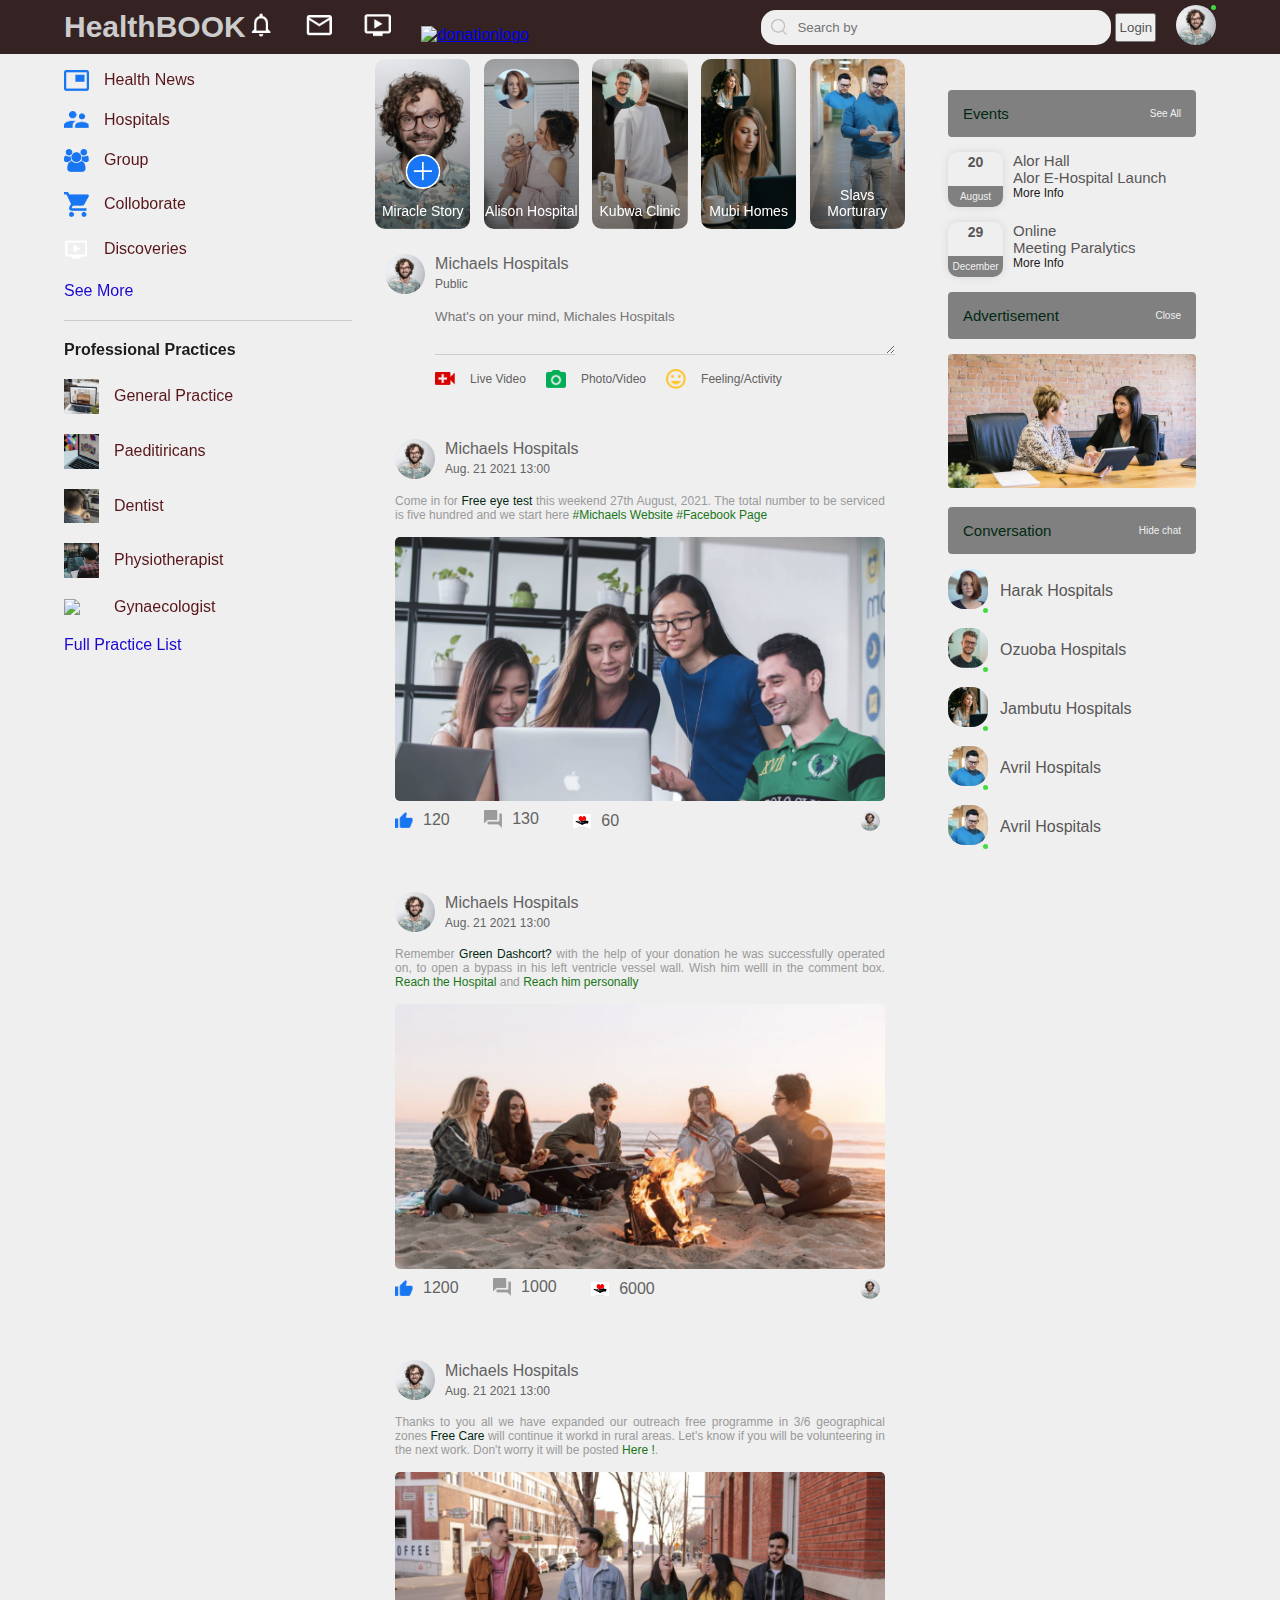
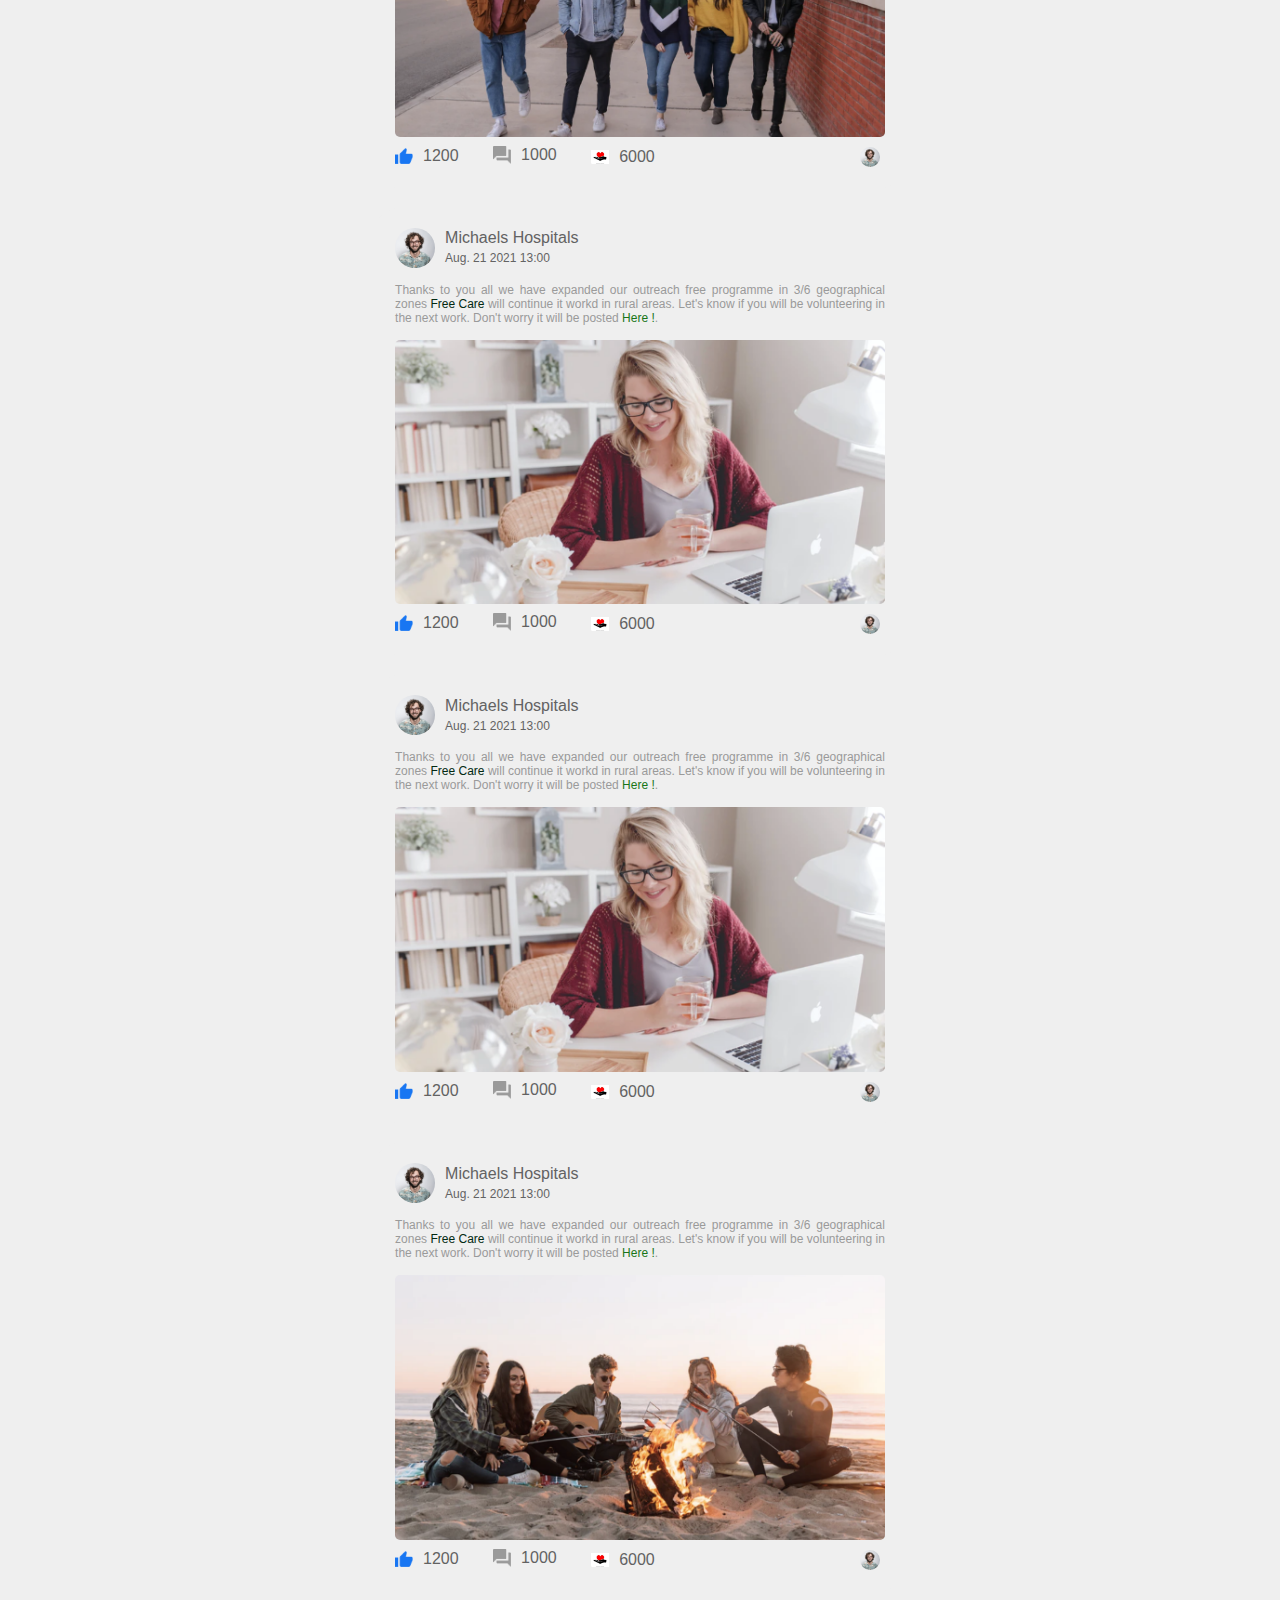
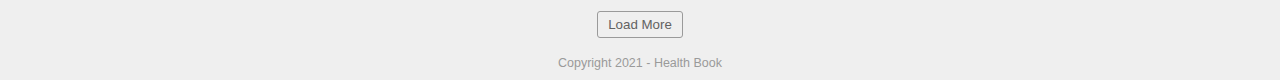
==== commit 99d33d1f: "added login button and page" ====
--- a/index.html
+++ b/index.html
@@ -23,14 +23,16 @@
             <nav>
                 <!--left nav tag-->
                 <div class='nav-left'>
-                    <!---->
-                    <img  src='images/dlogo.png' alt= 'weblogo' class='logo'>
-                    <!---->
+                    <!--div for home icon-->
+                    <div class="home-icon">
+                        <h2 class="logo"><a href="index.html">HealthBOOK</a></h2>
+                    </div>
+                    <!--other nav bar icons-->
                     <ul>
-                        <li><img src='images/dnotification.png' alt='notifylogo'></li>
-                        <li><img src='images/dinbox.png' alt='inboxlogo'></li>
-                        <li><img src='images/dvideo.png' alt='discoverylogo'></li>
-                        <li><img src='images/donation' alt='donationlogo'></li>
+                        <li><a href="/news.html"><img src='images/dnotification.png' alt='notifylogo'></a></li>
+                        <li><a href="message.html"><img src='images/dinbox.png' alt='inboxlogo'></a></li>
+                        <li><a href="video.html"><img src='images/dvideo.png' alt='discoverylogo'></a></li>
+                        <li><a href="donate.html"><img src='images/donation' alt='donationlogo'></a></li>
                     </ul>
                 </div>
 
@@ -43,6 +45,10 @@
                         <!--form input for search box-->
                         <input type="text" placeholder="Search by">
                     </div>
+                    <!--div for login-->
+                    <div class="login-icon">
+                        <h4><button class="inner-login-icon">Login</button></h4>
+                    </div>
                     <!--div for user icon-->
                     <div class='nav-user-icon online' onclick="settingsMenuToggle()">
                         <!--image for user-->
@@ -50,49 +56,49 @@
                     </div>
 
                     <!--settings menu on nav tag-->
-                <div class="settings-menu">
-                    <!--settings for light and dark mode-->
-                    <div id="dark-btn">
-                        <span></span>
-                    </div>
-
-                    <!--settings for inner settings-->
-                    <div class="settings-menu-inner">
-                        <div class="user-profile">
-                            <img src="images/dprofile-pic.png">
-                            <div>
-                                <p>Michaels Hospitals</p>
-                                <a href="#">See your profile</a>
-                            </div>
-                        </div>
-                        <hr>
-                        <div class="user-profile">
-                            <img src="images/dfeedback.png">
-                            <div>
-                                <p>Your Feedback</p>
-                                <a href="#">Help us improve new design</a>
-                            </div>
-                        </div> 
-                        <hr>
-                        <div class="settings-links">
-                            <img src="images/dsetting.png" alt="seticon" class="settings-icon">
-                            <a href="#">Settings & Privacy<img src="images/darrow.png" width="10px"></a>
-                        </div>
-                        <div class="settings-links">
-                            <img src="images/dhelp.png" alt="helpicon" class="settings-icon">
-                            <a href="#">Help & Support<img src="images/darrow.png" width="10px"></a>
-                        </div>
-                        <div class="settings-links">
-                            <img src="images/display.png" alt="displayicon" class="settings-icon">
-                            <a href="#">Display & Accessibility<img src="images/darrow.png" width="10px"></a>
-                        </div>
-                        <div class="settings-links">
-                            <img src="images/dlogout.png" alt="logouticon" class="settings-icon">
-                            <a href="#">Logout<img src="images/darrow.png" width="10px"></a>
-                        </div>
-                    </div>
-                    
-                </div>
+                    <div class="settings-menu">
+                        <!--settings for light and dark mode-->
+                        <div id="dark-btn">
+                            <span></span>
+                        </div>
+
+                        <!--settings for inner settings-->
+                        <div class="settings-menu-inner">
+                            <div class="user-profile">
+                                <img src="images/dprofile-pic.png">
+                                <div>
+                                    <p>Michaels Hospitals</p>
+                                    <a href="#">See your profile</a>
+                                </div>
+                            </div>
+                            <hr>
+                            <div class="user-profile">
+                                <img src="images/dfeedback.png">
+                                <div>
+                                    <p>Your Feedback</p>
+                                    <a href="#">Help us improve new design</a>
+                                </div>
+                            </div> 
+                            <hr>
+                            <div class="settings-links">
+                                <img src="images/dsetting.png" alt="seticon" class="settings-icon">
+                                <a href="#">Settings & Privacy<img src="images/darrow.png" width="10px"></a>
+                            </div>
+                            <div class="settings-links">
+                                <img src="images/dhelp.png" alt="helpicon" class="settings-icon">
+                                <a href="#">Help & Support<img src="images/darrow.png" width="10px"></a>
+                            </div>
+                            <div class="settings-links">
+                                <img src="images/display.png" alt="displayicon" class="settings-icon">
+                                <a href="#">Display & Accessibility<img src="images/darrow.png" width="10px"></a>
+                            </div>
+                            <div class="settings-links">
+                                <img src="images/dlogout.png" alt="logouticon" class="settings-icon">
+                                <a href="#">Logout<img src="images/darrow.png" width="10px"></a>
+                            </div>
+                        </div>
+                        
+                    </div>
                 </div>
                 
             </nav>
--- a/main.css
+++ b/main.css
@@ -40,9 +40,20 @@
     top: 0;
     z-index: 100;
 }
+.home-icon{
+    display: flex;
+    align-items: baseline;
+    float: left;
+}
 .logo{
     width: 150px;
-    margin-right: 40px;
+    margin-right: 20px;
+    font-size: 30px;
+    font-weight: bold;
+}
+.logo a{
+    text-decoration: none;
+    color: #ccc;
 }
 .nav-left, .nav-right{
     display: flex;
@@ -81,6 +92,16 @@
     padding: 10px;
     outline: none;
     border: 0;
+}
+.login-icon{
+    display: flex;
+    position: relative;
+}
+.login-icon button{
+    color: #585656;
+    text-decoration: none;
+    padding: 5px 5%;
+    margin: 0 4px;
 }
 .online{
     position: relative;
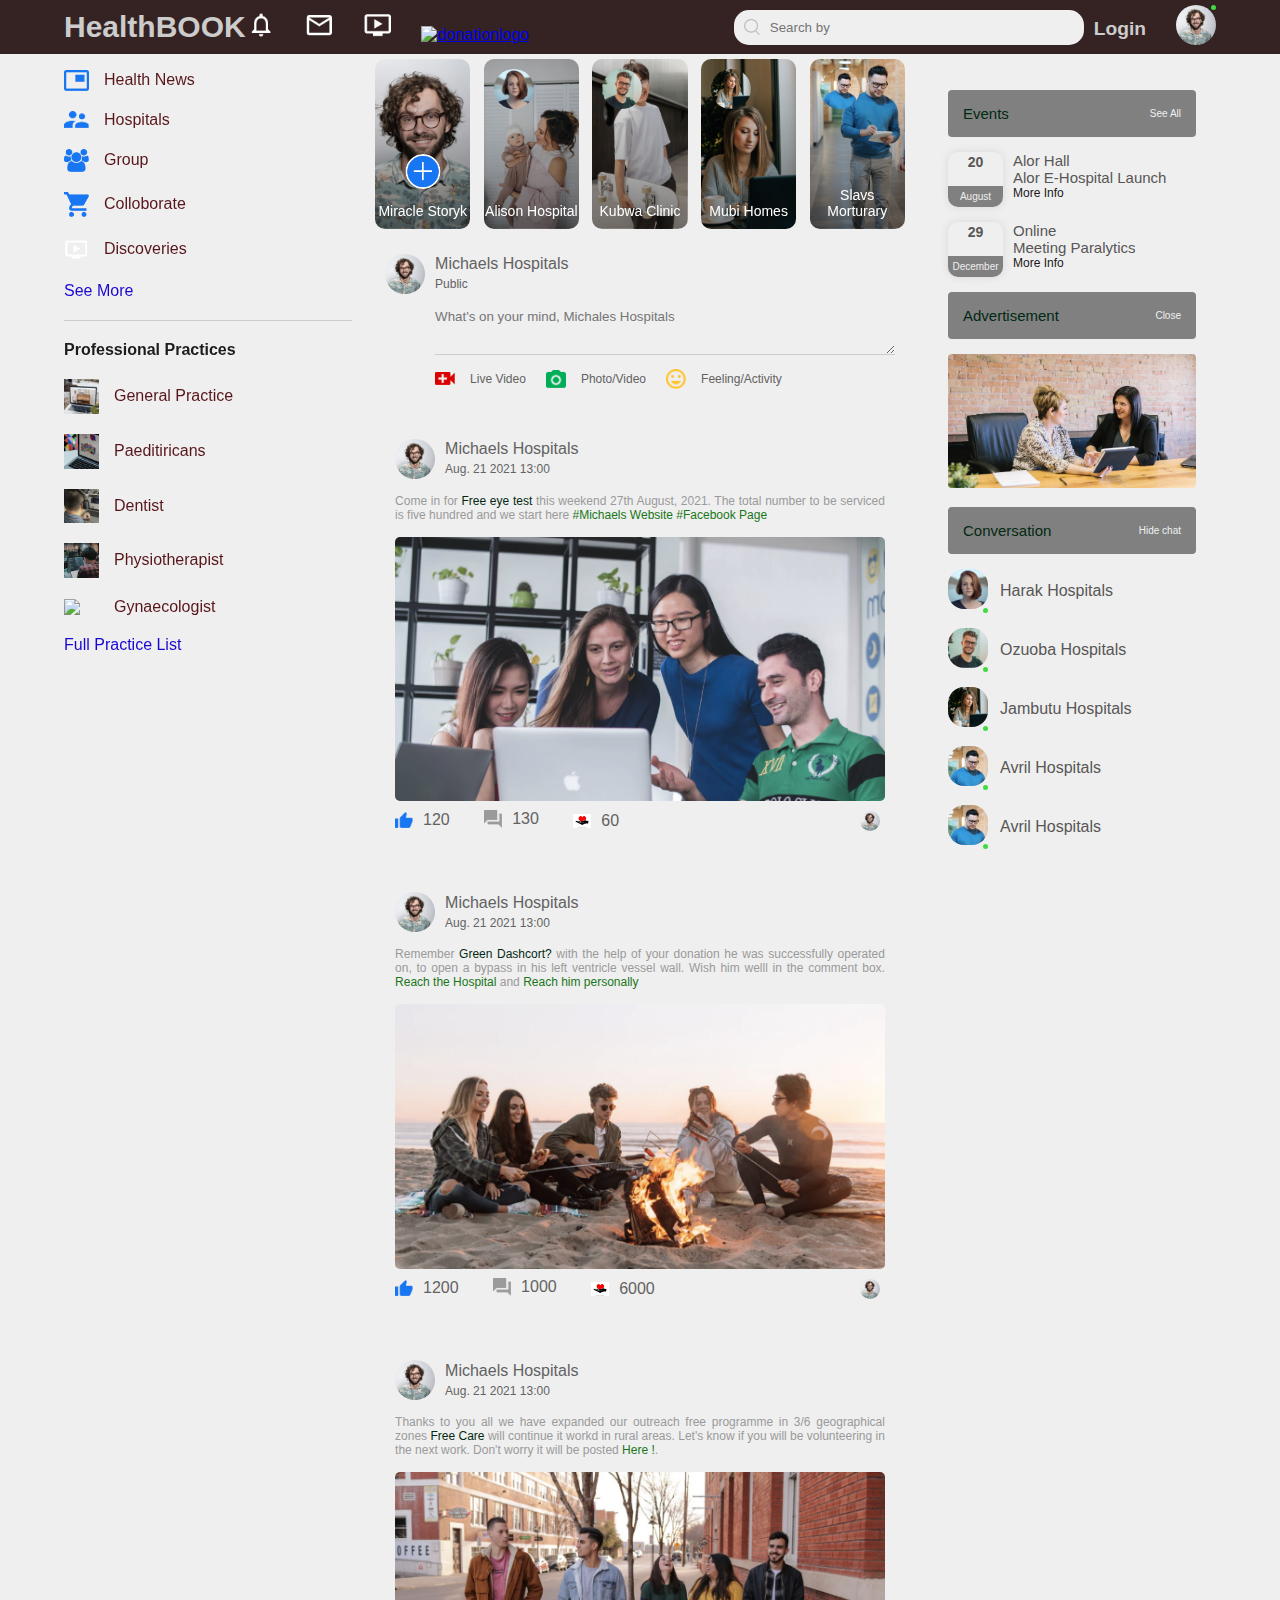
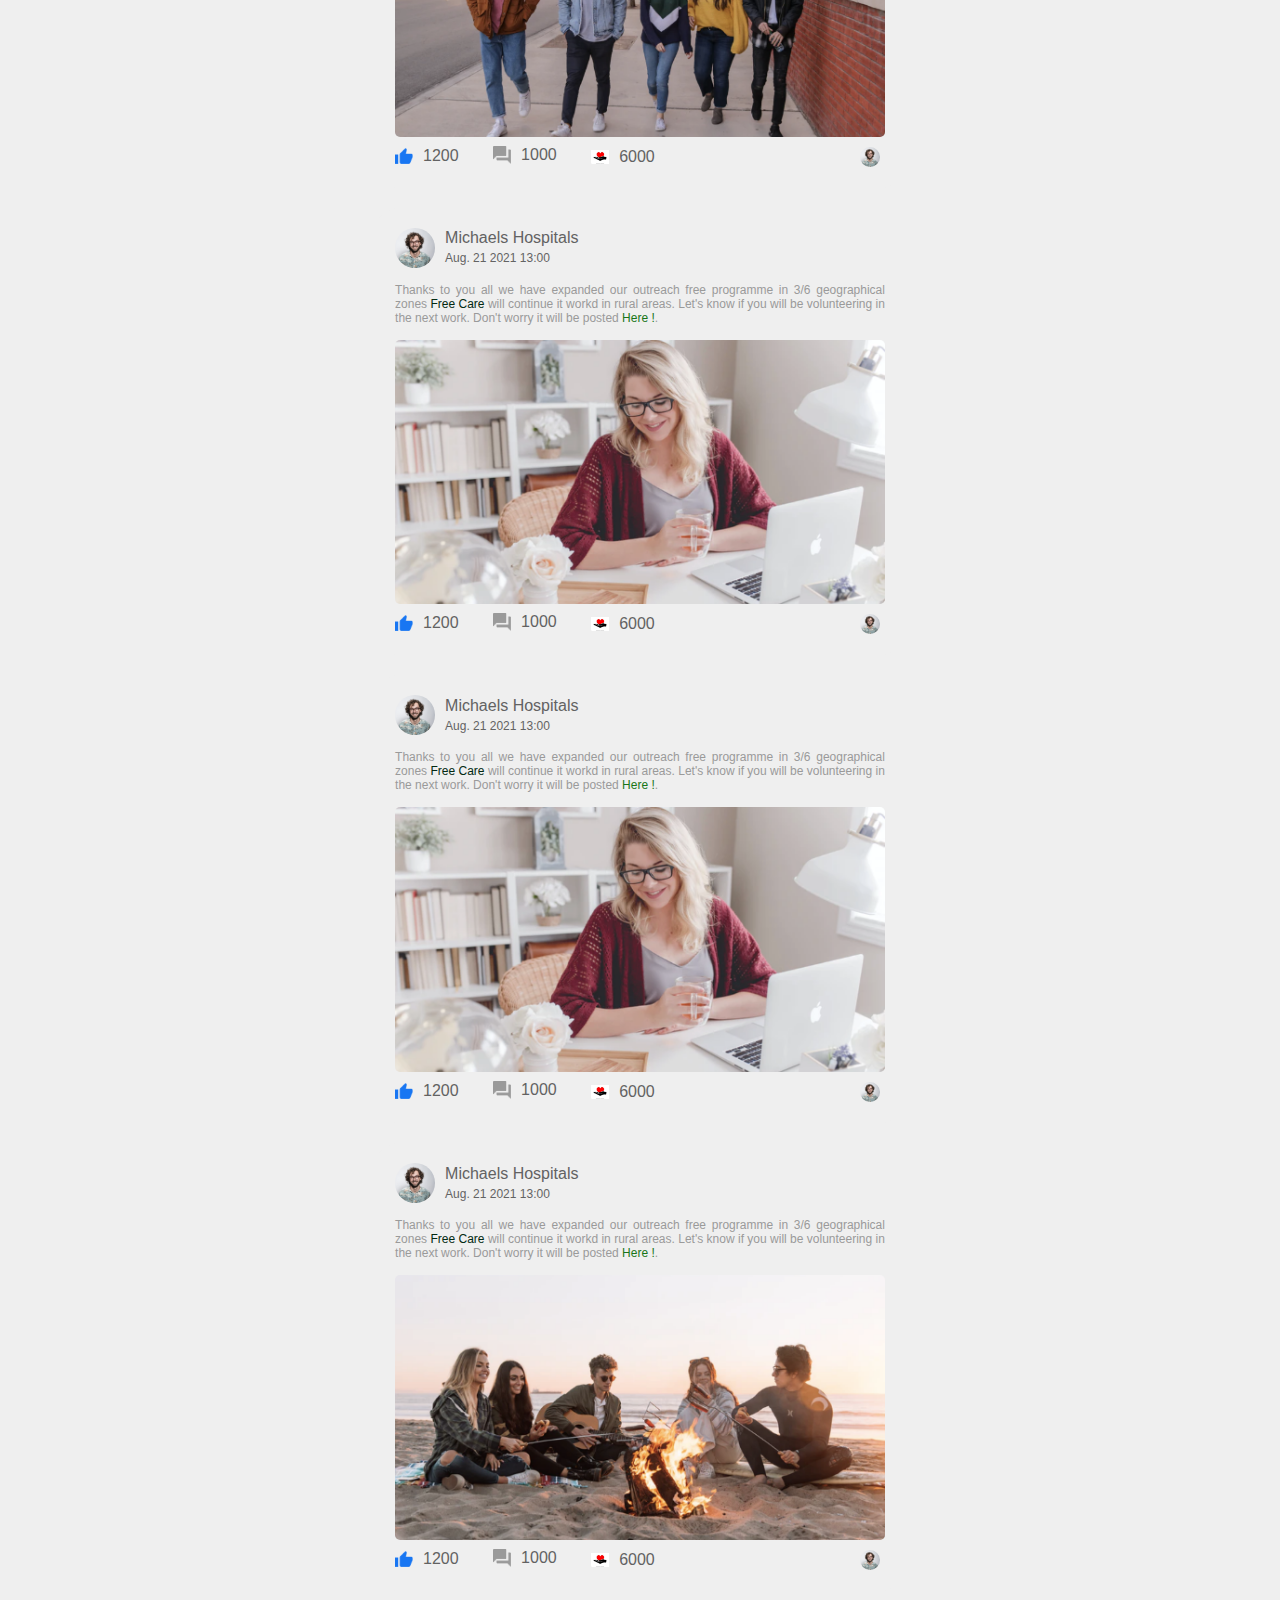
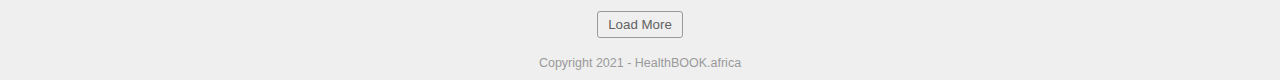
==== commit 88604169: "added login page" ====
--- a/index.html
+++ b/index.html
@@ -1,8 +1,6 @@
 <!DOCTYPE html>
-<html>
+<html lang="en">
     <head>
-        <!--language of the web page-->
-        <meta lang="en">
         <!--encoding character of  webpage-->
         <meta charset='UTF-8'>
         <!--web browser compatibilty-->
@@ -19,89 +17,90 @@
         <script src="https://kit.fontawesome.com/c4254e24a8.js" crossorigin="anonymous"></script>
     </head>
     <body>
-            <!--nav tag-->
-            <nav>
-                <!--left nav tag-->
-                <div class='nav-left'>
-                    <!--div for home icon-->
-                    <div class="home-icon">
-                        <h2 class="logo"><a href="index.html">HealthBOOK</a></h2>
-                    </div>
-                    <!--other nav bar icons-->
-                    <ul>
-                        <li><a href="/news.html"><img src='images/dnotification.png' alt='notifylogo'></a></li>
-                        <li><a href="message.html"><img src='images/dinbox.png' alt='inboxlogo'></a></li>
-                        <li><a href="video.html"><img src='images/dvideo.png' alt='discoverylogo'></a></li>
-                        <li><a href="donate.html"><img src='images/donation' alt='donationlogo'></a></li>
-                    </ul>
-                </div>
-
-                <!--right nav tag -->
-                <div class='nav-right'>
-                    <!--div for search box-->
-                    <div class="search-box">
-                        <!--image for search box-->
-                        <img src='images/dsearch.png' alt='searchlogo'>
-                        <!--form input for search box-->
-                        <input type="text" placeholder="Search by">
-                    </div>
-                    <!--div for login-->
-                    <div class="login-icon">
-                        <h4><button class="inner-login-icon">Login</button></h4>
-                    </div>
-                    <!--div for user icon-->
-                    <div class='nav-user-icon online' onclick="settingsMenuToggle()">
-                        <!--image for user-->
-                        <img src='images/dprofile-pic.png' alt='userlogo'>
-                    </div>
-
-                    <!--settings menu on nav tag-->
-                    <div class="settings-menu">
-                        <!--settings for light and dark mode-->
-                        <div id="dark-btn">
-                            <span></span>
-                        </div>
-
-                        <!--settings for inner settings-->
-                        <div class="settings-menu-inner">
-                            <div class="user-profile">
-                                <img src="images/dprofile-pic.png">
-                                <div>
-                                    <p>Michaels Hospitals</p>
-                                    <a href="#">See your profile</a>
-                                </div>
-                            </div>
-                            <hr>
-                            <div class="user-profile">
-                                <img src="images/dfeedback.png">
-                                <div>
-                                    <p>Your Feedback</p>
-                                    <a href="#">Help us improve new design</a>
-                                </div>
-                            </div> 
-                            <hr>
-                            <div class="settings-links">
-                                <img src="images/dsetting.png" alt="seticon" class="settings-icon">
-                                <a href="#">Settings & Privacy<img src="images/darrow.png" width="10px"></a>
-                            </div>
-                            <div class="settings-links">
-                                <img src="images/dhelp.png" alt="helpicon" class="settings-icon">
-                                <a href="#">Help & Support<img src="images/darrow.png" width="10px"></a>
-                            </div>
-                            <div class="settings-links">
-                                <img src="images/display.png" alt="displayicon" class="settings-icon">
-                                <a href="#">Display & Accessibility<img src="images/darrow.png" width="10px"></a>
-                            </div>
-                            <div class="settings-links">
-                                <img src="images/dlogout.png" alt="logouticon" class="settings-icon">
-                                <a href="#">Logout<img src="images/darrow.png" width="10px"></a>
-                            </div>
-                        </div>
-                        
-                    </div>
-                </div>
-                
-            </nav>
+        <!--nav tag-->
+        <nav>
+            <!--left nav tag-->
+            <div class='nav-left'>
+                <!--div for home icon-->
+                <div class="home-icon">
+                    <h2 class="logo"><a href="index.html">HealthBOOK</a></h2>
+                </div>
+                <!--other nav bar icons-->
+                <ul>
+                    <li><a href="/news.html"><img src='images/dnotification.png' alt='notifylogo'></a></li>
+                    <li><a href="message.html"><img src='images/dinbox.png' alt='inboxlogo'></a></li>
+                    <li><a href="video.html"><img src='images/dvideo.png' alt='discoverylogo'></a></li>
+                    <li><a href="donate.html"><img src='images/donation' alt='donationlogo'></a></li>
+                </ul>
+            </div>
+
+            <!--right nav tag -->
+            <div class='nav-right'>
+                <!--div for search box-->
+                <div class="search-box">
+                    <!--image for search box-->
+                    <img src='images/dsearch.png' alt='searchlogo'>
+                    <!--form input for search box-->
+                    <input type="text" placeholder="Search by">
+                </div>
+                <!--div for login-->
+                <div class="login-icon">
+                   <h2><a href="login.html">Login</a></h2>
+                    
+                </div>
+                <!--div for user icon-->
+                <div class='nav-user-icon online' onclick="settingsMenuToggle()">
+                    <!--image for user-->
+                    <img src='images/dprofile-pic.png' alt='userlogo'>
+                </div>
+
+                <!--settings menu on nav tag-->
+                <div class="settings-menu">
+                    <!--settings for light and dark mode-->
+                    <div id="dark-btn">
+                        <span></span>
+                    </div>
+
+                    <!--settings for inner settings-->
+                    <div class="settings-menu-inner">
+                        <div class="user-profile">
+                            <img src="images/dprofile-pic.png">
+                            <div>
+                                <p>Michaels Hospitals</p>
+                                <a href="#">See your profile</a>
+                            </div>
+                        </div>
+                        <hr>
+                        <div class="user-profile">
+                            <img src="images/dfeedback.png">
+                            <div>
+                                <p>Your Feedback</p>
+                                <a href="#">Help us improve new design</a>
+                            </div>
+                        </div> 
+                        <hr>
+                        <div class="settings-links">
+                            <img src="images/dsetting.png" alt="seticon" class="settings-icon">
+                            <a href="#">Settings & Privacy<img src="images/darrow.png" width="10px"></a>
+                        </div>
+                        <div class="settings-links">
+                            <img src="images/dhelp.png" alt="helpicon" class="settings-icon">
+                            <a href="#">Help & Support<img src="images/darrow.png" width="10px"></a>
+                        </div>
+                        <div class="settings-links">
+                            <img src="images/display.png" alt="displayicon" class="settings-icon">
+                            <a href="#">Display & Accessibility<img src="images/darrow.png" width="10px"></a>
+                        </div>
+                        <div class="settings-links">
+                            <img src="images/dlogout.png" alt="logouticon" class="settings-icon">
+                            <a href="#">Logout<img src="images/darrow.png" width="10px"></a>
+                        </div>
+                    </div>
+                    
+                </div>
+            </div>
+            
+        </nav>
 
         <div class="container-1">
 
@@ -132,7 +131,7 @@
                 <div class="story-gallery">
                     <div class="story story-1">
                         <img src="images/dupload.png" alt="">
-                        <p>Miracle Story</p>
+                        <p>Miracle Storyk</p>
                     </div>
                     <div class="story story-2">
                         <img src="images/dmember-1.png" alt="">
@@ -445,8 +444,8 @@
             
         </div>
         <div class="footer">
-            <small>Copyright 2021 - Health Book</small>
+            <small>Copyright 2021 - HealthBOOK.africa</small>
         </div>
         <script src="script.js"></script>
     </body>
-</html>+</html>
--- a/main.css
+++ b/main.css
@@ -1,3 +1,4 @@
+/* general css */
 *{
     margin: 0;
     padding: 0;
@@ -55,6 +56,9 @@
     text-decoration: none;
     color: #ccc;
 }
+.logo a:hover {
+    color: rgb(65, 35, 65);
+}
 .nav-left, .nav-right{
     display: flex;
     align-items: center;
@@ -95,13 +99,15 @@
 }
 .login-icon{
     display: flex;
+    align-items: center;
+}
+.login-icon a{
+    text-decoration: none;
     position: relative;
-}
-.login-icon button{
-    color: #585656;
-    text-decoration: none;
-    padding: 5px 5%;
-    margin: 0 4px;
+    padding: 5px 10px;
+    width: 20px;
+    color: #ccc;
+    font-size: 80%;
 }
 .online{
     position: relative;
@@ -494,4 +500,35 @@
 #dark-btn.dark-btn-on{
     padding-left: 20px;
     background: #0a0a0a;
+}
+
+/* css for login page*/
+.forms-pages{
+    display: flex;
+    margin: 0;
+    padding: 0;
+    background: url(images/healthpost.jpg);
+    background-size: cover;
+    background-position: cover;
+    font-family: sans-serif;
+}
+.login-form{
+    width: 300px;
+    height: 400px;
+    background: #201414;
+    color: #585656;
+    top: 50%;
+    left: 50%;
+    position: absolute;
+    transform: translate(-50px, -50px);
+    box-sizing: border-box;
+    padding: 50px 30px;
+}
+.login-image{
+    width: 100px;
+    height: 100px;
+    border-radius: 50%;
+    position: absolute;
+    top: -50px;
+    left: calc(50% - 50px);
 }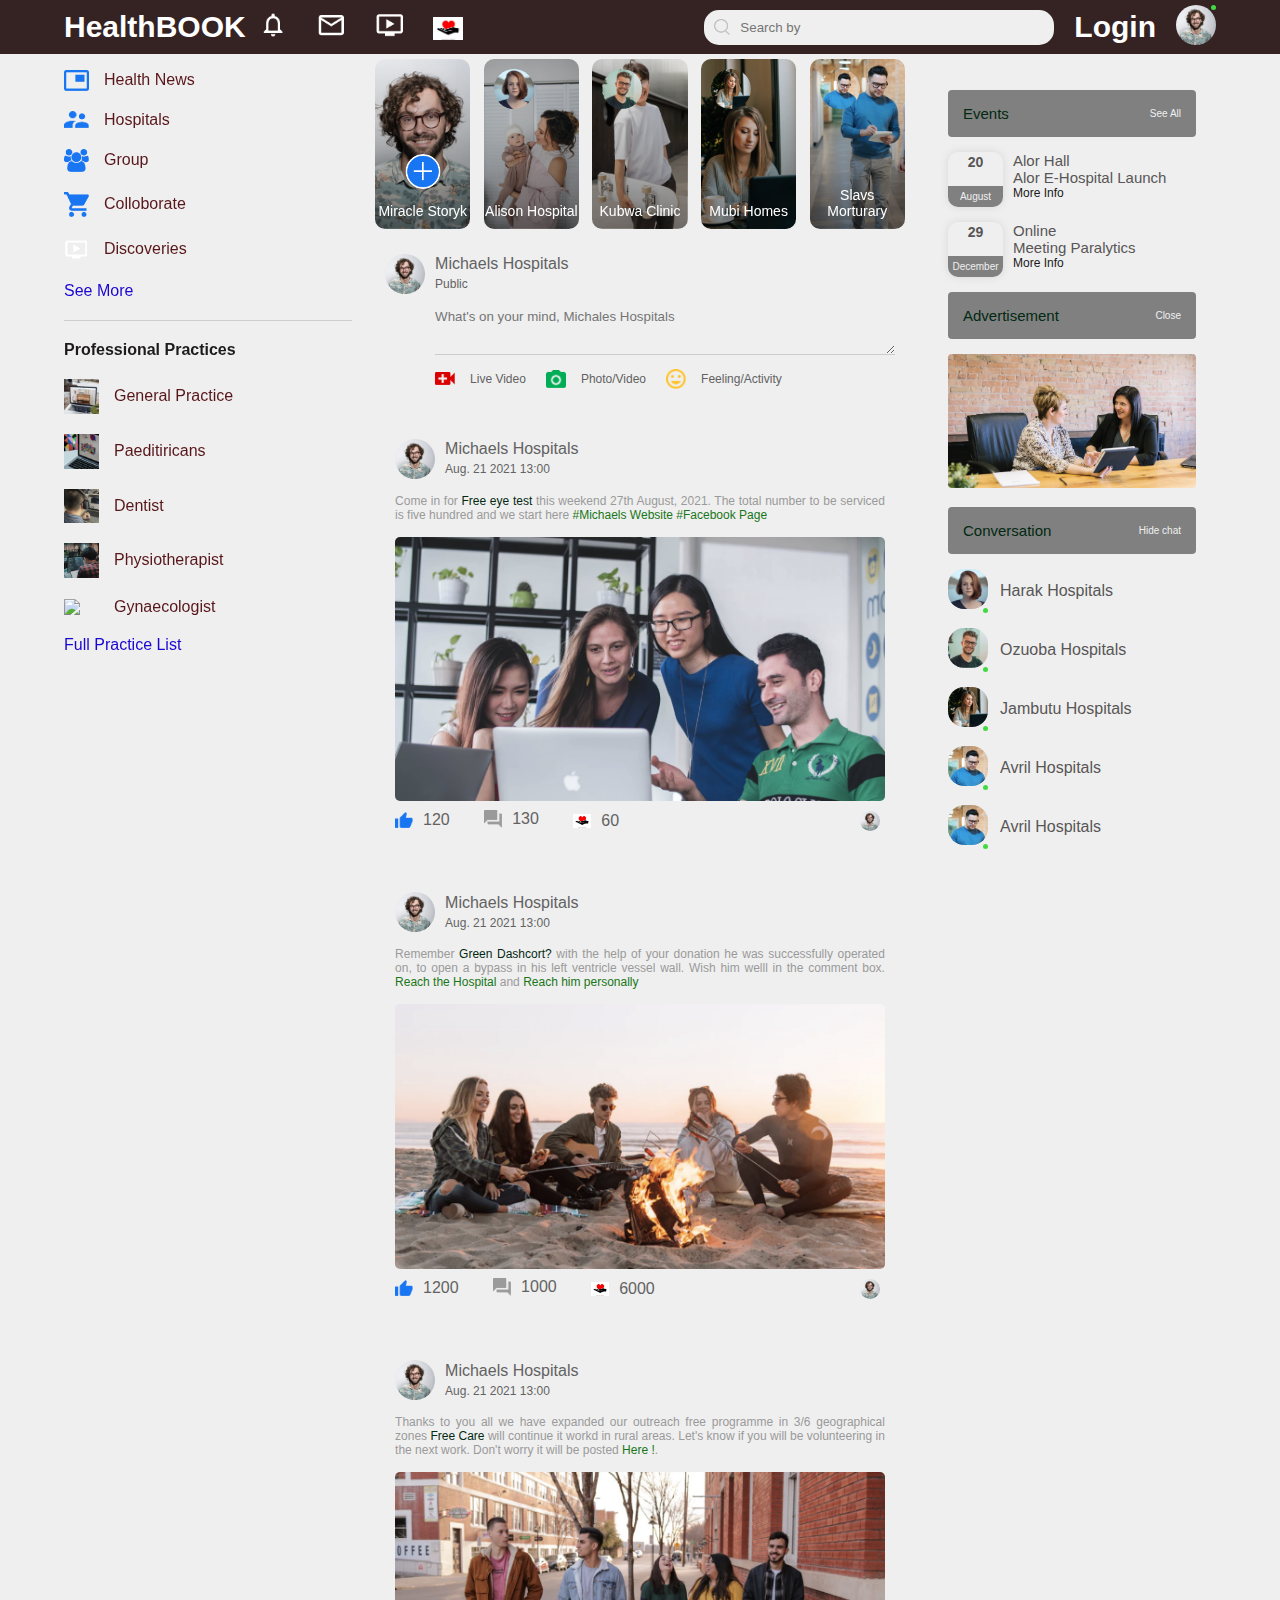
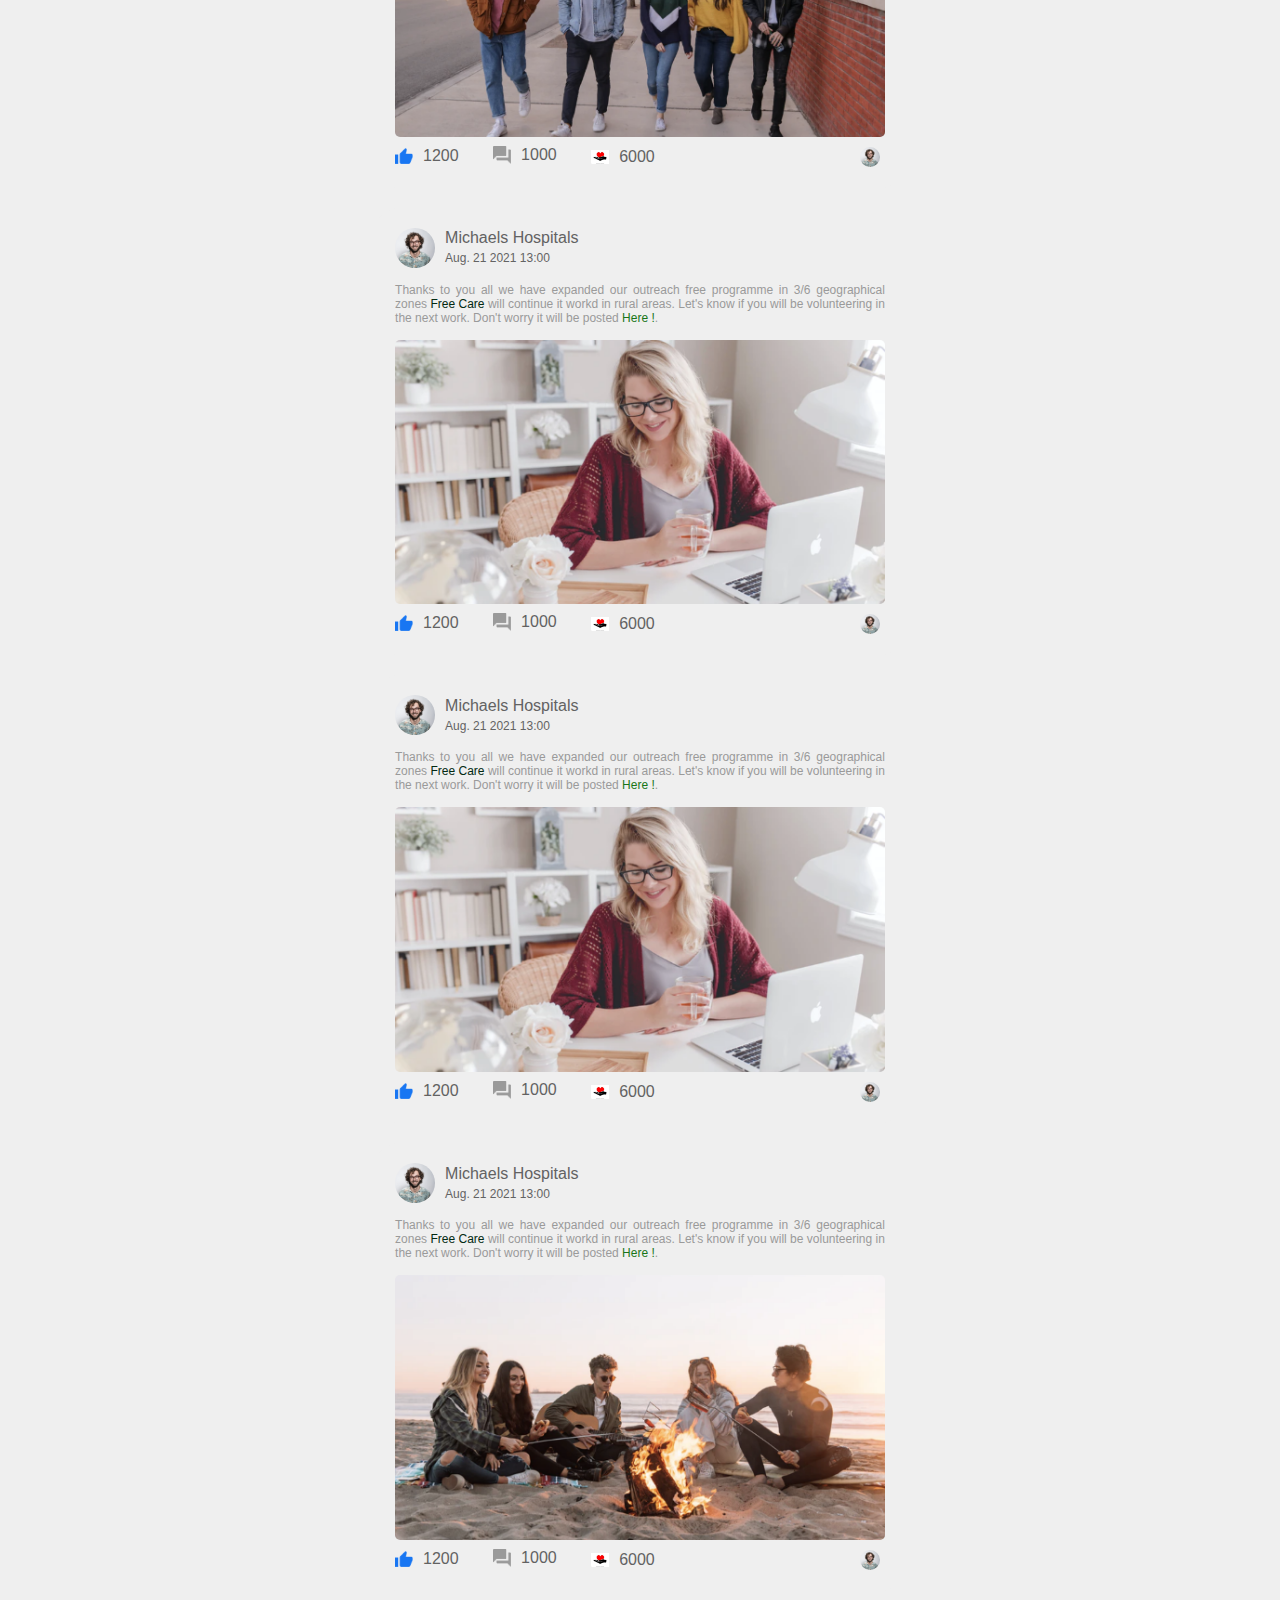
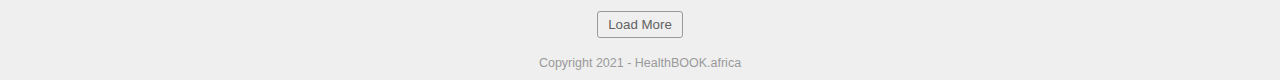
==== commit 8fd877e0: "register/login page created" ====
--- a/index.html
+++ b/index.html
@@ -21,16 +21,14 @@
         <nav>
             <!--left nav tag-->
             <div class='nav-left'>
-                <!--div for home icon-->
-                <div class="home-icon">
-                    <h2 class="logo"><a href="index.html">HealthBOOK</a></h2>
-                </div>
+                <!--home icon-->
+                    <h2><a href="index.html">HealthBOOK</a></h2>
                 <!--other nav bar icons-->
                 <ul>
-                    <li><a href="/news.html"><img src='images/dnotification.png' alt='notifylogo'></a></li>
+                    <li><a href="news.html"><img src='images/dnotification.png' alt='notifylogo'></a></li>
                     <li><a href="message.html"><img src='images/dinbox.png' alt='inboxlogo'></a></li>
                     <li><a href="video.html"><img src='images/dvideo.png' alt='discoverylogo'></a></li>
-                    <li><a href="donate.html"><img src='images/donation' alt='donationlogo'></a></li>
+                    <li><a href="donate.html"><img src='images/donation.png' alt='donationlogo'></a></li>
                 </ul>
             </div>
 
--- a/main.css
+++ b/main.css
@@ -41,24 +41,6 @@
     top: 0;
     z-index: 100;
 }
-.home-icon{
-    display: flex;
-    align-items: baseline;
-    float: left;
-}
-.logo{
-    width: 150px;
-    margin-right: 20px;
-    font-size: 30px;
-    font-weight: bold;
-}
-.logo a{
-    text-decoration: none;
-    color: #ccc;
-}
-.logo a:hover {
-    color: rgb(65, 35, 65);
-}
 .nav-left, .nav-right{
     display: flex;
     align-items: center;
@@ -66,6 +48,16 @@
 .nav-left ul li{
     list-style: none;
     display: inline-block;
+}
+.nav-left h2 a{
+    width: 100px;
+    font-size: 30px;
+    font-weight: bold;
+    color: #fff;
+    text-decoration: none;
+}
+.nav-left h2 a:hover {
+    color: rgb(65, 35, 65);
 }
 .nav-left ul li img{
     width: 30px;
@@ -102,12 +94,11 @@
     align-items: center;
 }
 .login-icon a{
-    text-decoration: none;
-    position: relative;
-    padding: 5px 10px;
+    margin-left: 20px;
     width: 20px;
-    color: #ccc;
-    font-size: 80%;
+    font-size: 30px;
+    color: #fff;
+    text-decoration: none;
 }
 .online{
     position: relative;
@@ -507,22 +498,30 @@
     display: flex;
     margin: 0;
     padding: 0;
-    background: url(images/healthpost.jpg);
+    background: url(images/healthavatar.jpg);
     background-size: cover;
     background-position: cover;
     font-family: sans-serif;
 }
-.login-form{
+.login-form, .register-form{
+    background: #201414;
+    color: #fff;
+    top: 50%;
+    left: 50%;
+    position: absolute;
+    transform: translate(-50%, -50%);
+    box-sizing: border-box;
+    padding: 60px 30px;
+    margin-top: 50px;
+    border-radius: 10px;
+}
+.login-form {
     width: 300px;
     height: 400px;
-    background: #201414;
-    color: #585656;
-    top: 50%;
-    left: 50%;
-    position: absolute;
-    transform: translate(-50px, -50px);
-    box-sizing: border-box;
-    padding: 50px 30px;
+}
+.register-form{
+    width: 300px;
+    height: 450px;
 }
 .login-image{
     width: 100px;
@@ -531,4 +530,57 @@
     position: absolute;
     top: -50px;
     left: calc(50% - 50px);
+}
+.login-form h2, .register-form h2{
+    margin: 0;
+    padding: 0 0 20px;
+    text-align: center;
+    font-size: 20px;
+}
+.login-form p, .register-form p{
+    margin: 0;
+    padding: 0;
+    font-weight: bold;
+}
+.input-field{
+    width: 100%;
+    margin-bottom: 10px;
+}
+.input-group-login input[type="text"], input[type='password']{
+    border: none;
+    border-bottom: 1px solid #2e2a2a;
+    background: transparent;
+    outline: none;
+    height: 40px;
+    color: #ddd;
+}
+.input-group-login span{
+    font-size: 12px;
+}
+.input-group-login input[type='submit']{
+    border: none;
+    outline: none;
+    height: 30px;
+    background: #2e2a2a;
+    color: #fff;
+    font-size: 18px;
+    border-radius: 20px;
+}
+.input-group-login input[type='submit']:hover {
+    cursor: pointer;
+    background: rgb(224, 190, 190);
+    color: #000;
+}
+.input-group-login a{
+    text-decoration: none;
+    font-size: 12px;
+    line-height: 20px;
+    color: #602c9b ;
+}
+.input-group-login a:hover{
+    color: #ffc1ff;
+}
+.input-group-login p{
+    color: #2e2a2a;
+    font-size: 15px;
 }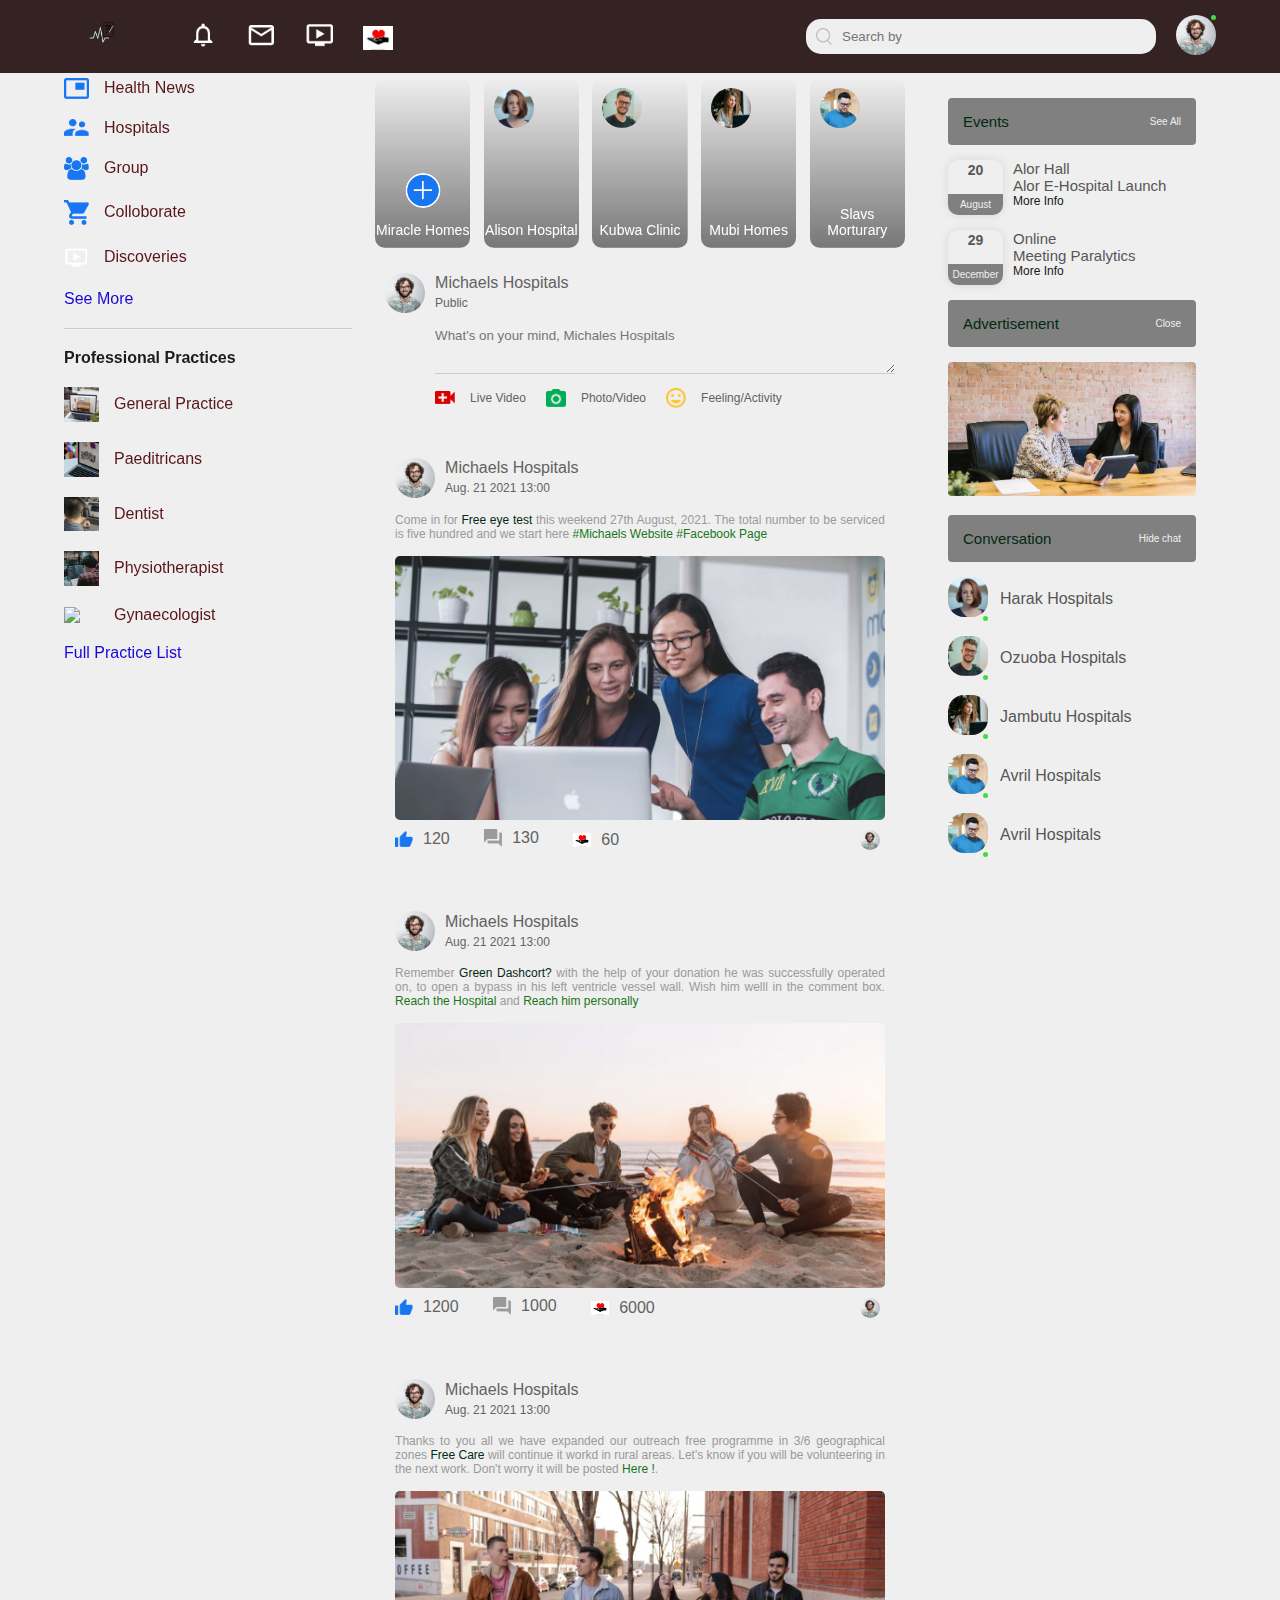
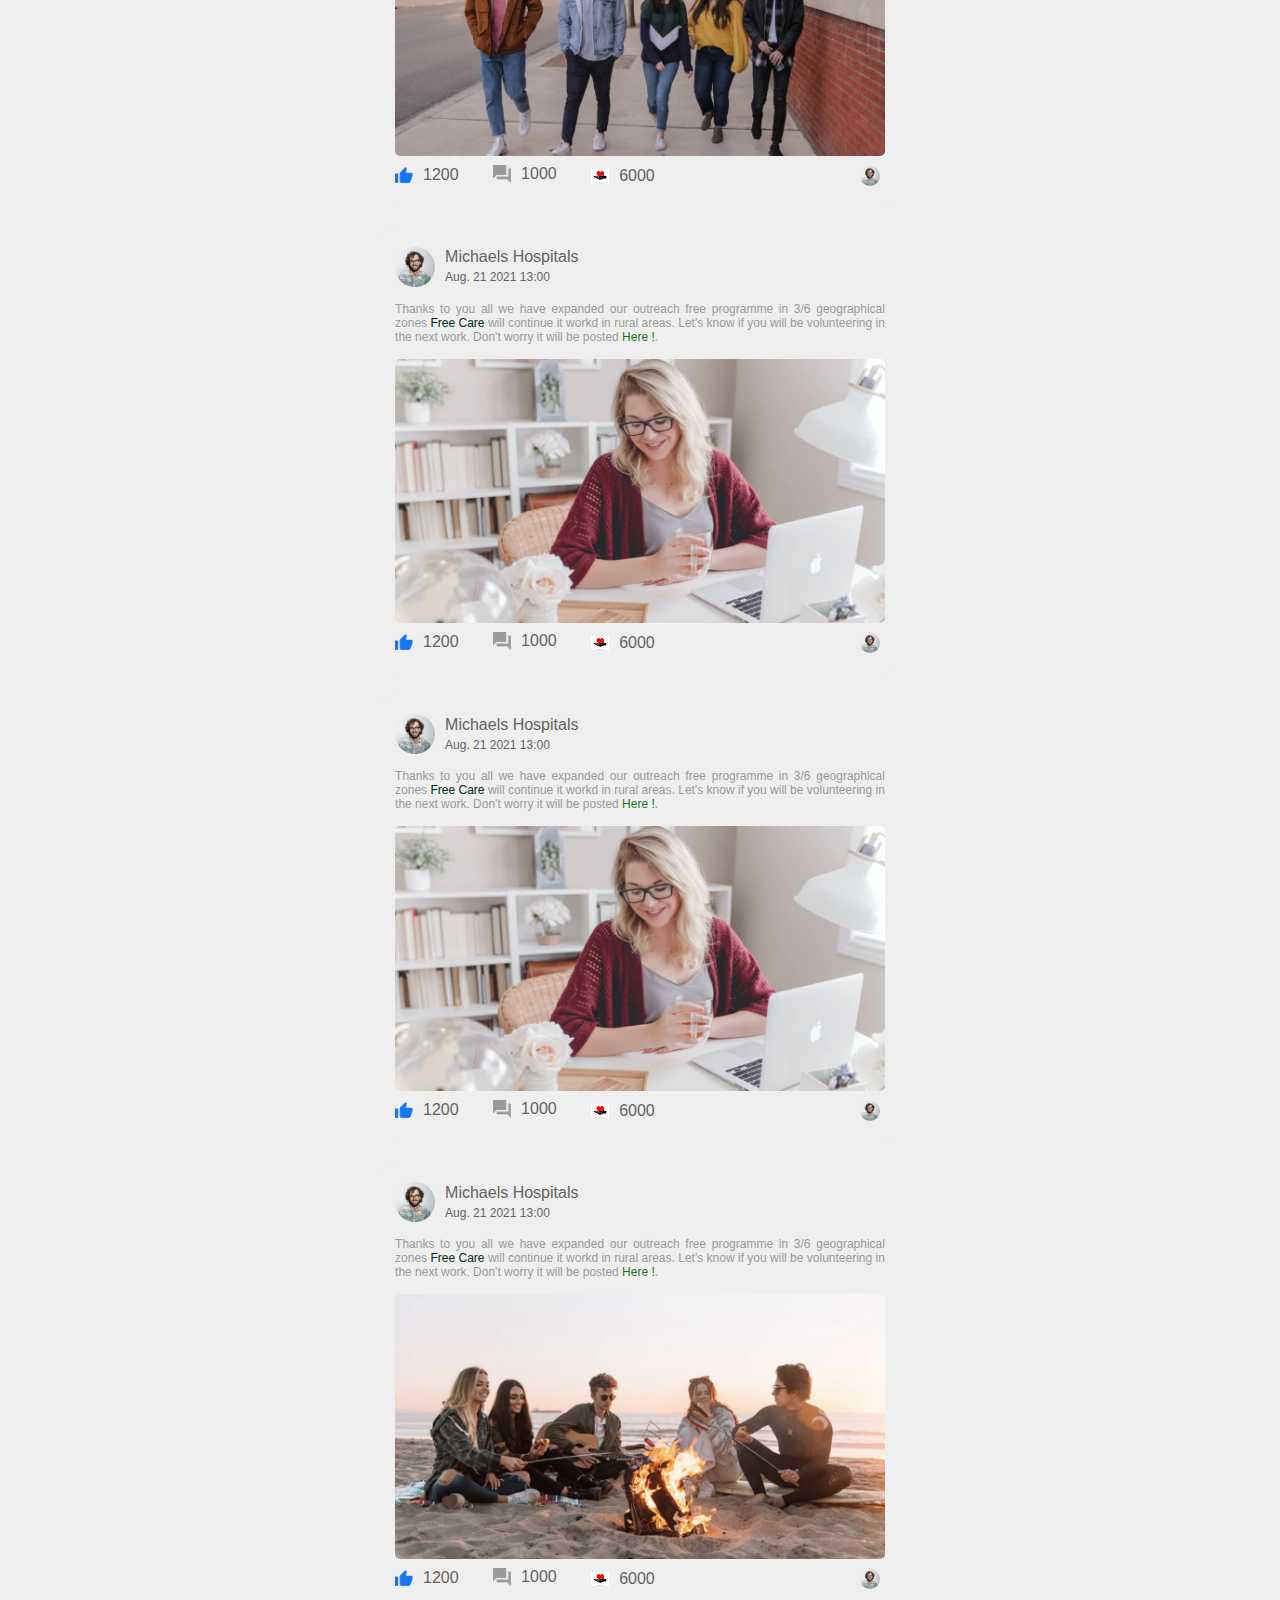
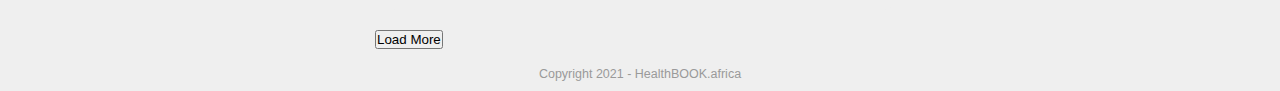
==== commit 66d1d208: "added new pages" ====
--- a/index.html
+++ b/index.html
@@ -12,7 +12,7 @@
         <!--link to image icon of the website-->
         <link rel='icon' type='' href=''>
         <!--link to the stylesheet for webpage-->
-        <link rel="stylesheet" type='text/css' href='main.css'>
+        <link rel="stylesheet" type='text/css' href='css/main.css'>
         <!--script to additional webbased-font on the internet, i.e Google Web-font-->
         <script src="https://kit.fontawesome.com/c4254e24a8.js" crossorigin="anonymous"></script>
     </head>
@@ -22,7 +22,7 @@
             <!--left nav tag-->
             <div class='nav-left'>
                 <!--home icon-->
-                    <h2><a href="index.html">HealthBOOK</a></h2>
+                    <h2><a href="index.html"><img src="/images/logo.png" class="logo"></a></h2>
                 <!--other nav bar icons-->
                 <ul>
                     <li><a href="news.html"><img src='images/dnotification.png' alt='notifylogo'></a></li>
@@ -41,11 +41,7 @@
                     <!--form input for search box-->
                     <input type="text" placeholder="Search by">
                 </div>
-                <!--div for login-->
-                <div class="login-icon">
-                   <h2><a href="login.html">Login</a></h2>
-                    
-                </div>
+
                 <!--div for user icon-->
                 <div class='nav-user-icon online' onclick="settingsMenuToggle()">
                     <!--image for user-->
@@ -116,7 +112,7 @@
                 <div class="pra-leftside-links">
                     <p>Professional Practices</p>
                     <a href="#"><img src='images/dpractice-1.png'>General Practice</a>
-                    <a href="#"><img src='images/dpractice-2.png'>Paeditiricans</a>
+                    <a href="#"><img src='images/dpractice-2.png'>Paeditricans</a>
                     <a href="#"><img src='images/dpractice-3.png'>Dentist</a>
                     <a href="#"><img src='images/dpractice-4.png'>Physiotherapist</a>
                     <a href="#"><img src='images/dpractice-5,png'>Gynaecologist</a>
@@ -129,7 +125,7 @@
                 <div class="story-gallery">
                     <div class="story story-1">
                         <img src="images/dupload.png" alt="">
-                        <p>Miracle Storyk</p>
+                        <p>Miracle Homes</p>
                     </div>
                     <div class="story story-2">
                         <img src="images/dmember-1.png" alt="">
@@ -347,7 +343,7 @@
                     </div>
                 </div>
 
-                <button type="button" class="laod-more-btn">Load More</button>
+                <button type="button" class="load-more-btn">Load More</button>
 
             </div>
 
@@ -444,6 +440,7 @@
         <div class="footer">
             <small>Copyright 2021 - HealthBOOK.africa</small>
         </div>
-        <script src="script.js"></script>
+        <script src="js/menu-toggle.js"></script>
+        <script src="js/dark-theme.js"></script>
     </body>
 </html>
--- a/css/main.css
+++ b/css/main.css
@@ -0,0 +1,581 @@
+/* general css */
+*{
+    margin: 0;
+    padding: 0;
+    font-family: 'Franklin Gothic Medium', 'Arial Narrow', Arial, sans-serif;
+    box-sizing: border-box;
+}
+/*
+this root is added after first getting the backgtound 
+color on the body tag initially
+*/
+:root{
+    --body-color: rgb(239, 239, 239);
+    --nav-color: rgb(53, 35, 35);
+    --bg-color: #efefef;
+    
+}
+.dark-theme{
+    --body-color: rgb(7, 7, 7);
+    --nav-color: rgb(0, 0, 0);
+    --bg-color: rgb(0, 0, 0);
+}
+
+/*
+the background color was rgb(239, 239, 239),
+it was change as a result of trying to achieve dark mode,
+same goes for nav-color, bg-color as seen in other classes.
+*/
+body{
+    background-color: var(--body-color);
+    transition: background 0.2s;
+ 
+}
+nav{
+    display: flex;
+    align-items:  center;
+    justify-content: space-between;
+    background: var(--nav-color);
+    padding: 5px 5%;
+    position: sticky;
+    top: 0;
+    z-index: 100;
+}
+.logo{
+    width: 50%;
+    margin-left: 12px;
+}
+.nav-left, .nav-right{
+    display: flex;
+    align-items: center;
+}
+.nav-left ul li{
+    list-style: none;
+    display: inline-block;
+}
+.nav-left h2 a{
+    width: 100px;
+    font-size: 30px;
+    font-weight: bold;
+    color: #fff;
+    text-decoration: none;
+    text-align: center;
+}
+.nav-left h2 a:hover {
+    color: rgb(65, 35, 65);
+}
+.nav-left ul li img{
+    width: 30px;
+    margin: 0 12px
+}
+
+.nav-user-icon img{
+    width: 40px;
+    border-radius: 50%;
+    cursor: pointer;
+}
+.nav-user-icon {
+    margin-left: 20px;
+}
+.search-box{
+    background: #efefef;
+    width: 350px;
+    border-radius: 15px;
+    display: flex;
+    align-items: center;
+    padding: 0 10px;
+}
+.search-box img{
+    width: 16px;
+}
+.search-box input{
+    width: 100%;
+    background: transparent;
+    padding: 10px;
+    outline: none;
+    border: 0;
+}
+.online{
+    position: relative;
+}
+.online::after{
+    content: '';
+    width: 5px;
+    height: 5px;
+    border: 2px bold #fff;
+    border-radius: 50%;
+    background: #41db41;
+    position: absolute;
+    top: 0;
+    right: 0;
+}
+.container-1{
+    display: flex;
+    justify-content: space-between;
+    padding: 5px 5%;
+}
+.left-sidebar{
+    flex-basis: 25%;
+    position: sticky;
+    top: 70px;
+    align-self: flex-start;
+}
+.right-sidebar{
+    flex-basis: 25%;
+    position: sticky;
+    top: 70px;
+    align-self: flex-start;
+    background: var(--bg-color);
+    padding: 20px;
+    border-radius: 4px;
+    color: #585656;
+}
+.main-content{
+    flex-basis: 46%;
+}
+.imp-leftside-links a, .pra-leftside-links a{
+    text-decoration: none;
+    display: flex;
+    align-items: center;
+    margin-bottom: 20px;
+    color: rgb(88, 22, 27);
+    width: fit-content;
+}
+.imp-leftside-links a img{
+    width: 25px;
+    margin-right: 15px;
+}
+.imp-leftside-links a:last-child, .pra-leftside-links a:last-child{
+    color: #1a06d3;
+}
+.imp-leftside-links{
+    border-bottom: 1px double #ccc;
+}
+.pra-leftside-links a img{
+    width: 35px;
+    border-bottom: 5px;
+    margin-right: 15px;
+}
+.pra-leftside-links p{
+    margin: 20px 0;
+    color: #080606e8;
+    font-weight: 800;
+    text-decoration-style: 10px solid;
+}
+.right-sidebar-title{
+    display: flex;
+    align-items: center;
+    justify-content: space-between;
+    margin-bottom: 15px;
+    background: grey;
+    padding: 15px;
+    border-radius: 4px;
+    color: #022912;
+}
+.right-sidebar h4{
+    font-weight: 500;
+    font-size: 15px;
+}
+.right-sidebar a{
+    text-decoration: none;
+    color: #eff0f1;
+    font-size: 10px;
+}
+.event{
+    display: flex;;
+    font-size: 12px;
+    margin-bottom: 15px;
+}
+.event p{
+    font-size: 15px;
+
+}
+.event a{
+    font-size: 12px;
+    text-decoration: none;
+    color: #181818;
+}
+.left-event{
+    border-radius: 10px;
+    height: 55px;
+    width: 55px;
+    margin-right: 10px;
+    padding-top:  2px;
+    text-align: center;
+    position: relative;
+    overflow: hidden;
+    box-shadow: 0 0 10px rgba(0, 0, 0, 0.1);
+}
+.left-event span{
+    position: absolute;
+    bottom: 0;
+    left: 0;
+    width: 100%;
+    background: grey;
+    color: #efefef;
+    font-size: 10px;
+    padding: 5px 0;
+}
+.sidebar-ads{
+    width: 100%;
+    margin-bottom: 15px;
+    border-radius: 4px;
+}
+.online-list{
+    display: flex;
+    align-items: center;
+    margin-bottom: 15px;
+}
+.online-list .online img{
+    width: 40px;
+    border-radius: 40%;
+}
+.online-list .online{
+    width: 40px;
+    border-radius: 50%;
+    margin-right: 12px;
+}
+.online-list .online::after{
+    top: unset;
+    bottom: 0;
+}
+.story-gallery{
+    display: flex;
+    justify-content: space-between;
+    margin-bottom: 15px;
+}
+.story{
+    flex-basis: 18%;
+    padding-top: 32%;
+    position: relative;
+    background-position: center;
+    background-size: cover;
+    border-radius: 10px;
+}
+.story img{
+    position: absolute;
+    width: 40px;
+    border-radius: 50%;
+    top: 10px;
+    left: 10px;
+    border-radius: 5px solid #636363;
+}
+.story p{
+    position: absolute;
+    bottom: 10px;
+    width: 100%;
+    text-align: center;
+    color: #fff;
+    font-size: 14px;
+}
+.story-1{
+    background-image: linear-gradient(transparent, rgba(0, 0, 0, 0.5)), url(images/dstatus-1.png);
+}
+.story-2{
+    background-image: linear-gradient(transparent, rgba(0, 0, 0, 0.5)), url(images/dstatus-2.png);
+}
+.story-3{
+    background-image: linear-gradient(transparent, rgba(0, 0, 0, 0.5)), url(images/dstatus-3.png);
+}
+.story-4{
+    background-image: linear-gradient(transparent, rgba(0, 0, 0, 0.5)), url(images/dstatus-4.png);
+}
+.story-5{
+    background-image: linear-gradient(transparent, rgba(0, 0, 0, 0.5)), url(images/dstatus-5.png);
+}
+.story.story-1 img{
+    top: unset;
+    left: 50%;
+    bottom: 40px;
+    transform: translateX(-50%);
+    border: 0;
+    width: 35px;
+
+}
+.write-post-container{
+    width: 100%;
+    background: var(--bg-color);
+    border-radius: 6px;
+    padding: 10px;
+    color: #626262;
+    }
+.user-profile{
+    display: flex;
+    align-items: center;
+}
+
+.user-profile img{
+    width: 40px;
+    border-radius: 50%;
+    margin-right: 10px;
+}
+.user-profile p{
+    margin-bottom: 1px;
+    font-weight: 500;
+    color: #626262;
+}
+.user-profile small{
+    font-size: 12px;
+}
+.post-input-container{
+    padding-left: 50px;
+    padding-top: 15px;
+}
+.post-input-container textarea{
+    width: 100%;
+    border: 0;
+    outline: 0;
+    border-bottom: 1px solid #ccc;
+    background: transparent;
+
+}
+.add-post-links{
+    display: flex;
+    margin-top: 10px;
+}
+.add-post-links a{
+    display: flex;
+    align-items: center;
+    text-decoration: none;
+    color: #626262;
+    margin-right: 20px;
+    font-size: 12px;
+}
+.add-post-links a img{
+    width: 20px;
+    margin-right: 15px;
+}
+.post-container{
+    width: 100%;
+    background-color: var(--bg-color);
+    border-radius: 5%;
+    padding: 20px;
+    color: #626262;
+    margin: 20px 0;
+}
+.user-profile span{
+    font-size: 12px;
+    color: #636363;
+}
+.post-text{
+    color: #9a9a9a;
+    margin: 15px 0;
+    font-size: 12px;
+    text-align: justify;
+}
+.post-text span{
+    color: #022912;
+    font-weight: 500;
+}
+.post-text a{
+    color: #187618;
+    text-decoration: none;
+}
+.post-img{
+    width: 100%;
+    border-radius: 5px;
+    margin-bottom: 5px;
+}
+.post-reaction{
+    display: flex;
+    align-items: center;
+    justify-content: space-between;
+}
+.reaction-icon div img{
+    width: 18px;
+    margin-right: 10px;
+}
+.reaction-icon div{
+    display: inline-flex;
+    align-items: center;
+    margin-right: 30px;
+}
+.reaction-profile-icon{
+    display: flex;
+    align-items: center;
+}
+.reaction-profile-icon img{
+    width: 20px;
+    border-radius: 50px;
+    margin-right: 5px;
+}
+.post-reaction a{
+    color: #9a9a9a;
+}
+.laod-more-btn{
+    display: block;
+    margin: auto;
+    cursor: progress;
+    padding: 5px 10px;
+    border: 1px solid #9a9a9a;
+    color:#626262;
+    border-radius: 3px;
+}
+.footer{
+    text-align: center;
+    color: #9a9a9a;
+    padding: 10px 20px;
+    font-size: 15px;
+}
+.settings-menu{
+    position: absolute;
+    width: 90%;
+    max-width: 300px;
+    background-color: var(--bg-color);
+    box-shadow: 0 0 10px rgba(0, 0, 0, 0.4);
+    border-radius: 4px;
+    overflow: hidden;
+    top: 108%;
+    right: 5%;
+    max-height: 0;
+    transition: max-height 0.2s;
+}
+.settings-menu-height{
+    max-height: 450px;
+}
+.user-profile a{
+    font-size: 12px;
+    color: rgb(53, 35, 35);
+    text-transform: none;
+}
+.settings-menu-inner{
+    padding: 20px;
+}
+.settings-menu-inner hr{
+    border: 0;
+    height: 1px;
+    background: #9a9a9a;
+    margin: 15px 0;
+}
+.settings-links{
+    display: flex;
+    align-items: center;
+    margin: 15px 0;
+}
+.settings-links .settings-icon{
+    width: 35px;
+    margin-right: 10px;
+    border-radius: 50%;
+}
+.settings-links a{
+    display: flex;
+    flex: 1;
+    align-items: center;
+    justify-content: space-between;
+    color: #626262;
+}
+#dark-btn{
+    position: absolute;
+    top: 20px;
+    right: 20px;
+    background: #ccc;
+    width: 40px;
+    border-radius: 12px;
+    padding: 2px 4px;
+    cursor: pointer;
+    display: flex;
+    transition: padding-left 0.4s, background 0.4s;
+}
+#dark-btn span{
+    width: 20px;
+    height: 20px;
+    background: #fff;
+    border-radius: 50px;
+    display: inline-block;
+}
+#dark-btn.dark-btn-on{
+    padding-left: 20px;
+    background: #0a0a0a;
+}
+
+/* css for login page*/
+.forms-pages{
+    display: flex;
+    margin: 0;
+    padding: 0;
+    background: url(images/healthavatar.jpg);
+    background-size: cover;
+    background-position: cover;
+    font-family: sans-serif;
+}
+.login-form, .register-form{
+    background: #201414;
+    color: #fff;
+    top: 50%;
+    left: 50%;
+    position: absolute;
+    transform: translate(-50%, -50%);
+    box-sizing: border-box;
+    padding: 60px 30px;
+    margin-top: 50px;
+    border-radius: 10px;
+}
+.login-form {
+    width: 300px;
+    height: 400px;
+}
+.register-form{
+    width: 300px;
+    height: 450px;
+}
+.login-image{
+    width: 100px;
+    height: 100px;
+    border-radius: 50%;
+    position: absolute;
+    top: -50px;
+    left: calc(50% - 50px);
+}
+.login-form h2, .register-form h2{
+    margin: 0;
+    padding: 0 0 20px;
+    text-align: center;
+    font-size: 20px;
+}
+.login-form p, .register-form p{
+    margin: 0;
+    padding: 0;
+    font-weight: bold;
+}
+.input-field{
+    width: 100%;
+    margin-bottom: 10px;
+}
+.input-group-login input[type="text"], input[type='password']{
+    border: none;
+    border-bottom: 1px solid #2e2a2a;
+    background: transparent;
+    outline: none;
+    height: 40px;
+    color: #ddd;
+}
+.input-group-login span{
+    font-size: 12px;
+}
+.input-group-login input[type='submit']{
+    border: none;
+    outline: none;
+    height: 30px;
+    background: #2e2a2a;
+    color: #fff;
+    font-size: 18px;
+    border-radius: 20px;
+}
+.input-group-login input[type='submit']:hover {
+    cursor: pointer;
+    background: rgb(224, 190, 190);
+    color: #000;
+}
+.input-group-login a{
+    text-decoration: none;
+    font-size: 12px;
+    line-height: 20px;
+    color: #602c9b ;
+}
+.input-group-login a:hover{
+    color: #ffc1ff;
+}
+.input-group-login p{
+    color: #2e2a2a;
+    font-size: 15px;
+}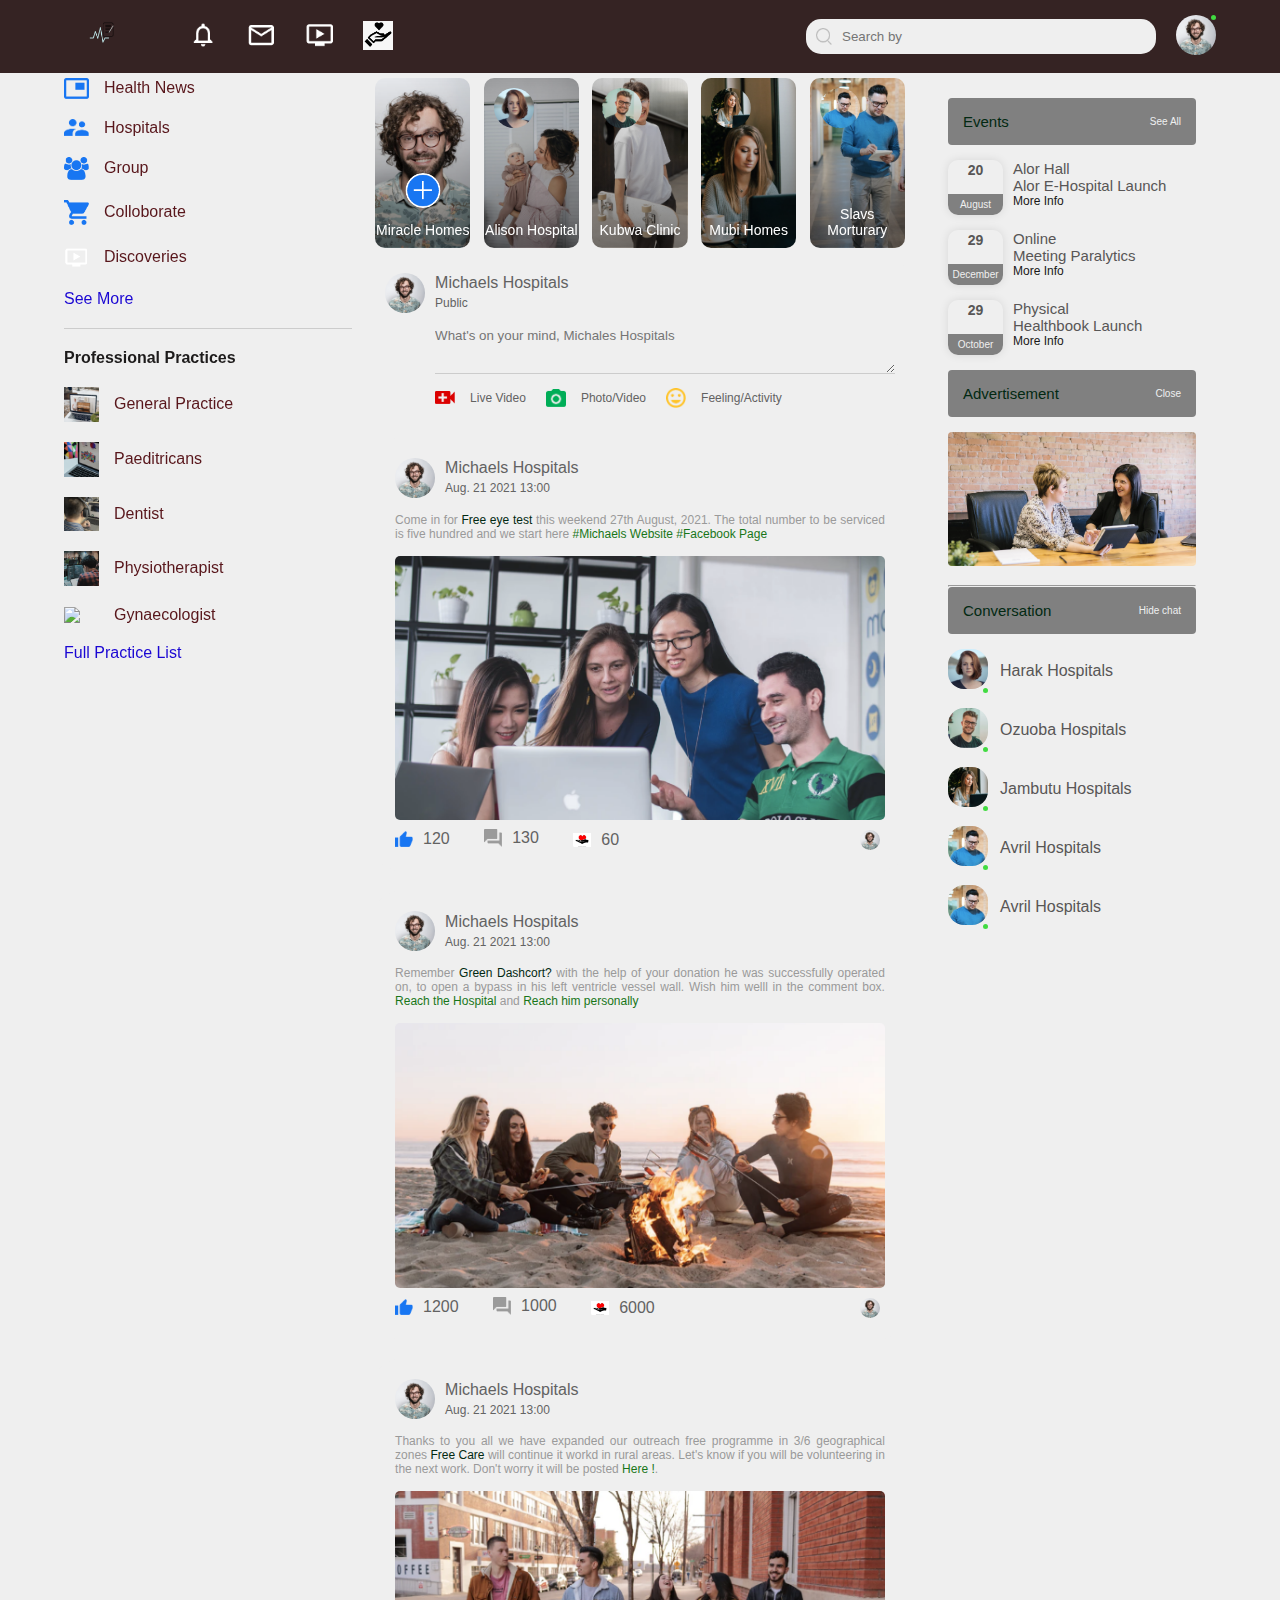
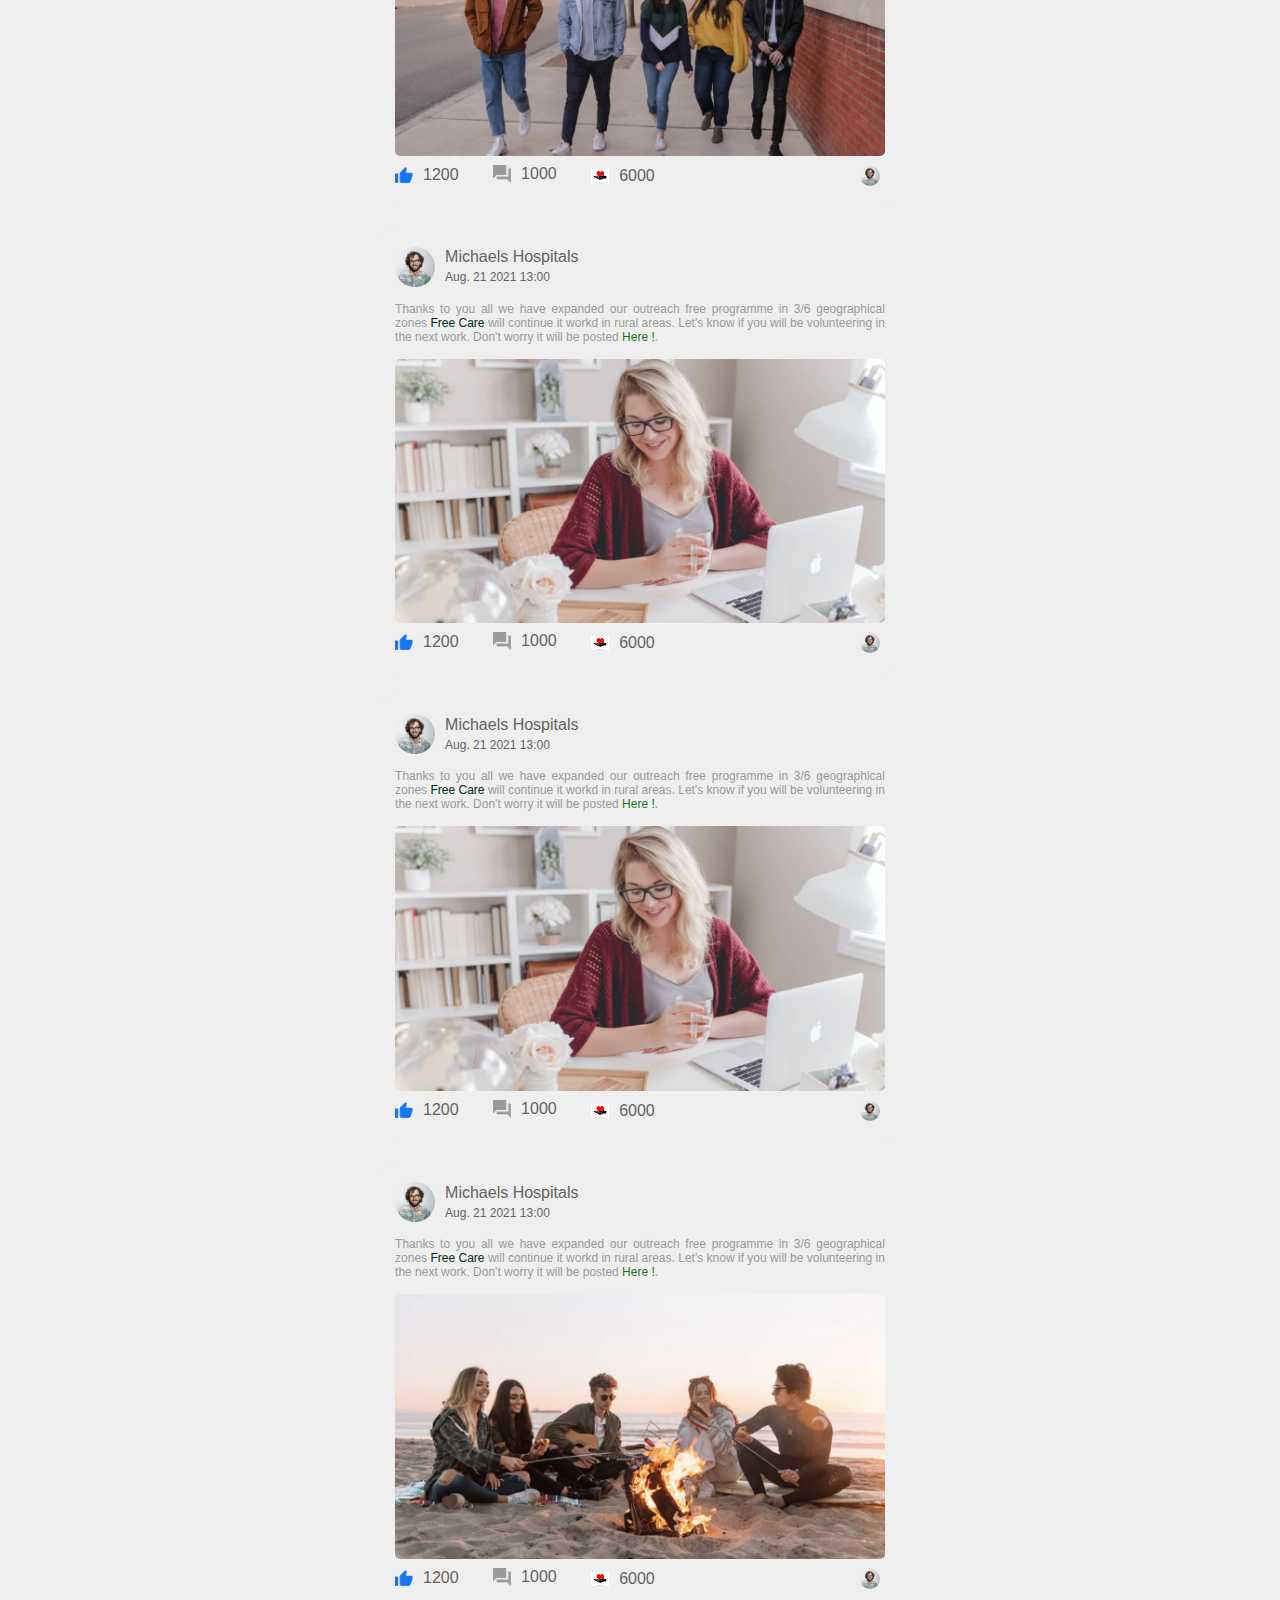
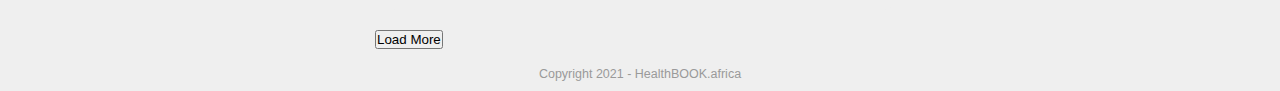
==== commit baf0b6d4: "added images and files" ====
--- a/index.html
+++ b/index.html
@@ -8,7 +8,7 @@
         <!--device browser compatibility-->
         <meta name='viewport' content="width=device-width, initial-scale=1.0">
         <!--title of the website-->
-        <title>HealthBook - Social Channel for Healthcare and Patients' Best Wishes </title>
+        <title>HealthBook - The Social Channel for Healthcare and Patients' Best Wishes </title>
         <!--link to image icon of the website-->
         <link rel='icon' type='' href=''>
         <!--link to the stylesheet for webpage-->
@@ -28,7 +28,7 @@
                     <li><a href="news.html"><img src='images/dnotification.png' alt='notifylogo'></a></li>
                     <li><a href="message.html"><img src='images/dinbox.png' alt='inboxlogo'></a></li>
                     <li><a href="video.html"><img src='images/dvideo.png' alt='discoverylogo'></a></li>
-                    <li><a href="donate.html"><img src='images/donation.png' alt='donationlogo'></a></li>
+                    <li><a href="donate.html"><img src='images/donate.png' alt='donationlogo'></a></li>
                 </ul>
             </div>
 
@@ -97,7 +97,6 @@
         </nav>
 
         <div class="container-1">
-
             <!--left sidebar of container-->
             <div class='left-sidebar'>
                 <div class="imp-leftside-links">
@@ -355,26 +354,26 @@
                     <a href="#">See All</a>
                 </div>
                     <!---->
-                    <div class="event">
-                        <!---->
-                        <div class="left-event">
-                            <h3>20</h3>
-                            <span>August</span>
-                        </div>
-                        <!---->
-                        <div class="right-event">
-                            <h4>Alor Hall</h4>
-                            <p><i class="fas-fa-map-marker-alt"></i>Alor E-Hospital Launch</p>
-                            <a href="#">More Info</a>
-                        </div>
-                    </div>
-                    <!---->
-                    <div class="event">
-                        <!---->
-                        <div class="left-event">
-                            <h3>29</h3>
-                            <span>December</span>
-                        </div>
+                <div class="event">
+                    <!---->
+                    <div class="left-event">
+                        <h3>20</h3>
+                        <span>August</span>
+                    </div>
+                    <!---->
+                    <div class="right-event">
+                        <h4>Alor Hall</h4>
+                        <p><i class="fas-fa-map-marker-alt"></i>Alor E-Hospital Launch</p>
+                        <a href="#">More Info</a>
+                    </div>
+                </div>
+                <!---->
+                <div class="event">
+                    <!---->
+                    <div class="left-event">
+                        <h3>29</h3>
+                        <span>December</span>
+                    </div>
                     <!---->
                     <div class="right-event">
                         <h4>Online</h4>
@@ -382,12 +381,28 @@
                         <a href="#">More Info</a>
                     </div>
                 </div>
+                <!---->
+                <div class="event">
+                    <!---->
+                    <div class="left-event">
+                        <h3>29</h3>
+                        <span>October</span>
+                    </div>
+                    <!---->
+                    <div class="right-event">
+                        <h4>Physical</h4>
+                        <p><i class="fas-fa-map-marker-alt"></i>Healthbook Launch</p>
+                        <a href="#">More Info</a>
+                    </div>
+                </div>
+
                 <!--advertisement section of right side bar-->
                 <div class="right-sidebar-title">
                     <h4>Advertisement</h4>
                     <a href="#">Close</a>
                 </div>
-                    <img src="images\dadvertisement.png" alt="advert-1" class="sidebar-ads">
+                <img src="/images/dadvertisement.png" alt="advert-1" class="sidebar-ads">
+                <hr>
                 
                 <!--message section of the right sidebar-->
                 <div class="right-sidebar-title">
--- a/css/main.css
+++ b/css/main.css
@@ -269,19 +269,19 @@
     font-size: 14px;
 }
 .story-1{
-    background-image: linear-gradient(transparent, rgba(0, 0, 0, 0.5)), url(images/dstatus-1.png);
+    background-image: linear-gradient(transparent, rgba(0, 0, 0, 0.5)), url(/images/dstatus-1.png);
 }
 .story-2{
-    background-image: linear-gradient(transparent, rgba(0, 0, 0, 0.5)), url(images/dstatus-2.png);
+    background-image: linear-gradient(transparent, rgba(0, 0, 0, 0.5)), url(/images/dstatus-2.png);
 }
 .story-3{
-    background-image: linear-gradient(transparent, rgba(0, 0, 0, 0.5)), url(images/dstatus-3.png);
+    background-image: linear-gradient(transparent, rgba(0, 0, 0, 0.5)), url(/images/dstatus-3.png);
 }
 .story-4{
-    background-image: linear-gradient(transparent, rgba(0, 0, 0, 0.5)), url(images/dstatus-4.png);
+    background-image: linear-gradient(transparent, rgba(0, 0, 0, 0.5)), url(/images/dstatus-4.png);
 }
 .story-5{
-    background-image: linear-gradient(transparent, rgba(0, 0, 0, 0.5)), url(images/dstatus-5.png);
+    background-image: linear-gradient(transparent, rgba(0, 0, 0, 0.5)), url(/images/dstatus-5.png);
 }
 .story.story-1 img{
     top: unset;
